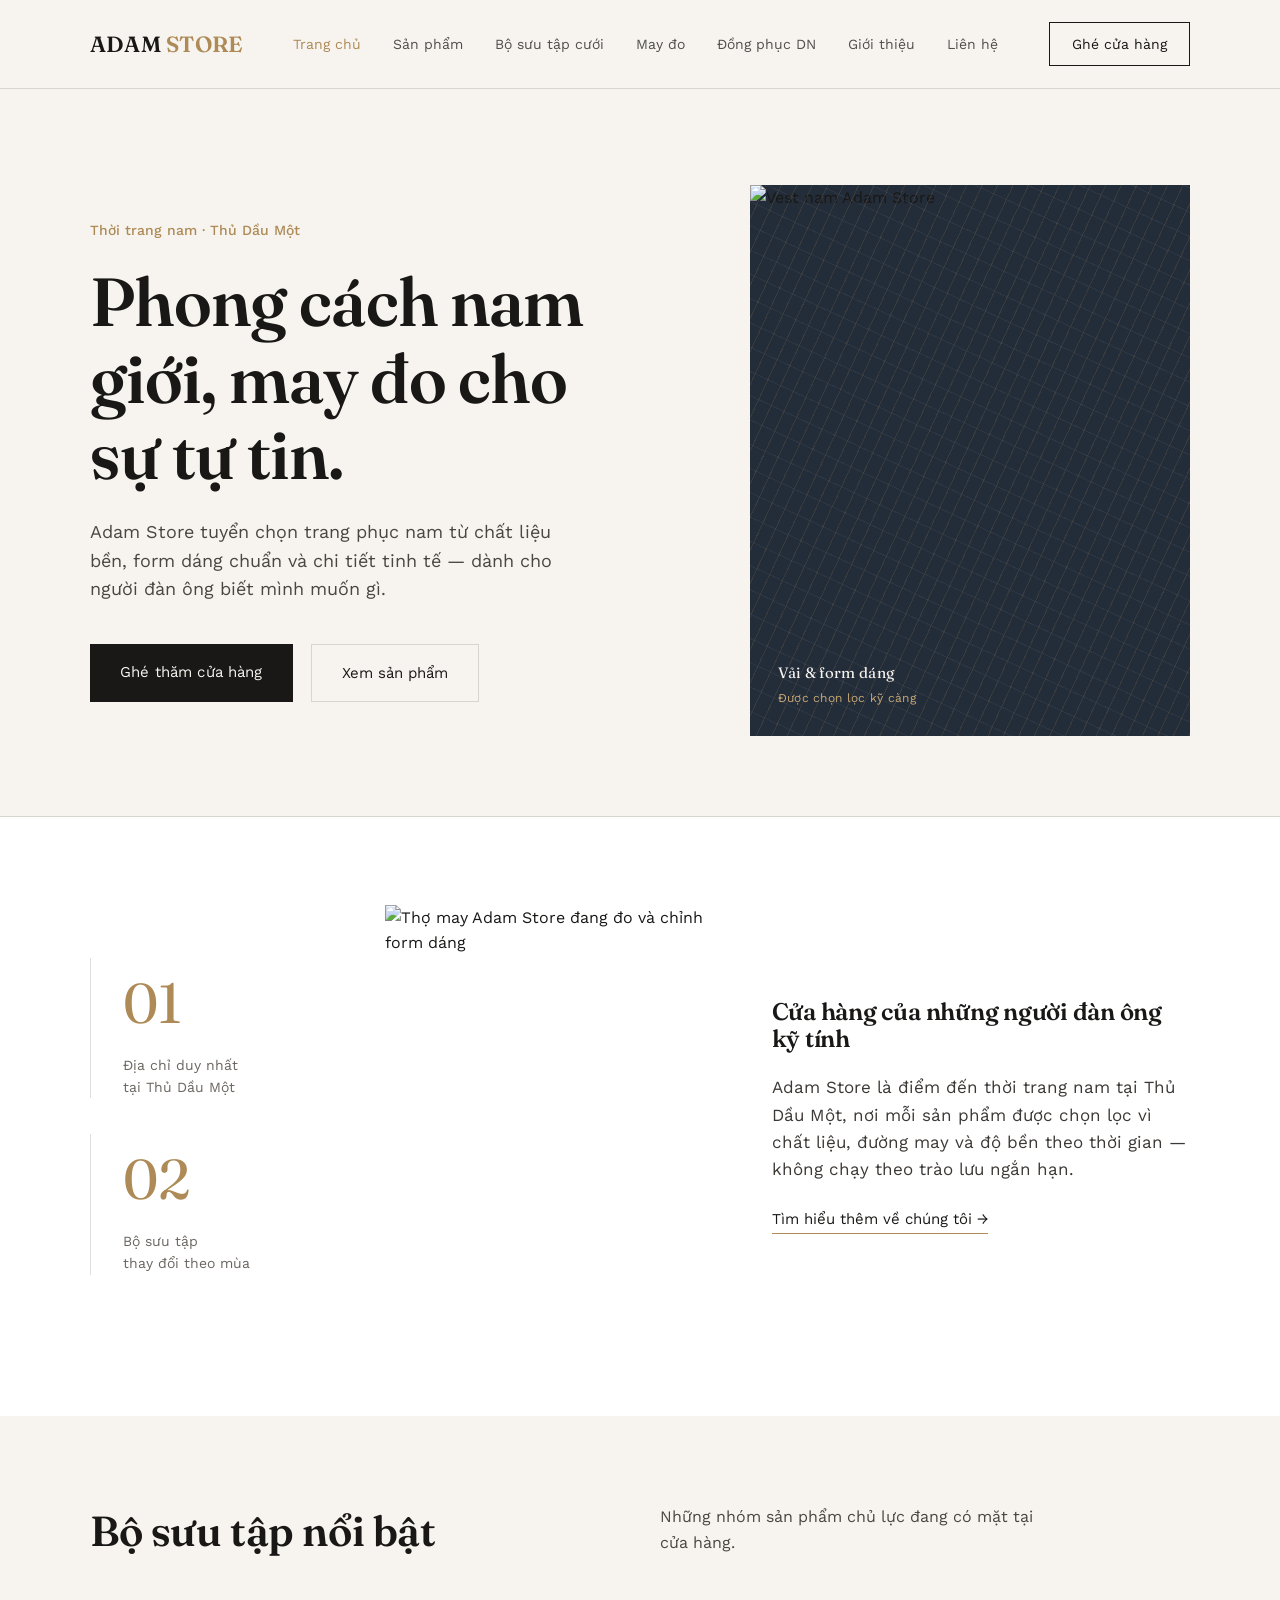
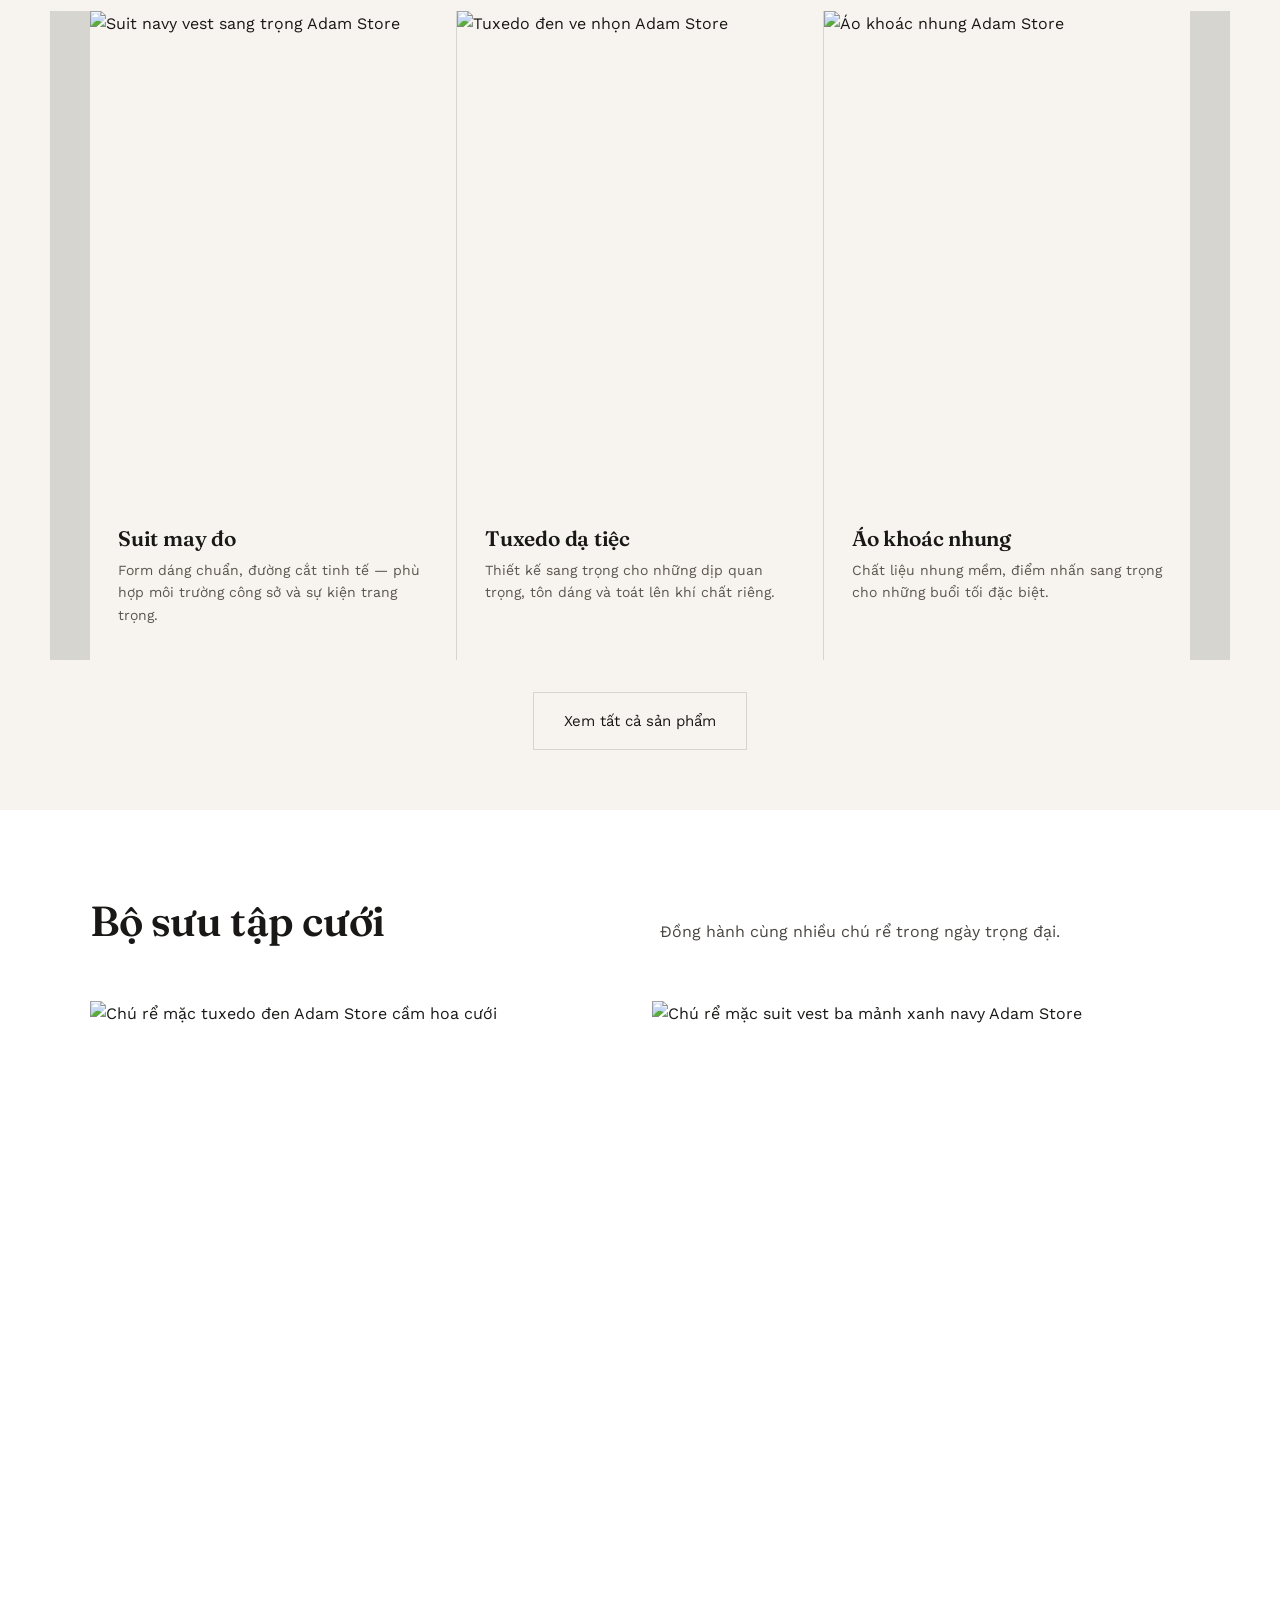
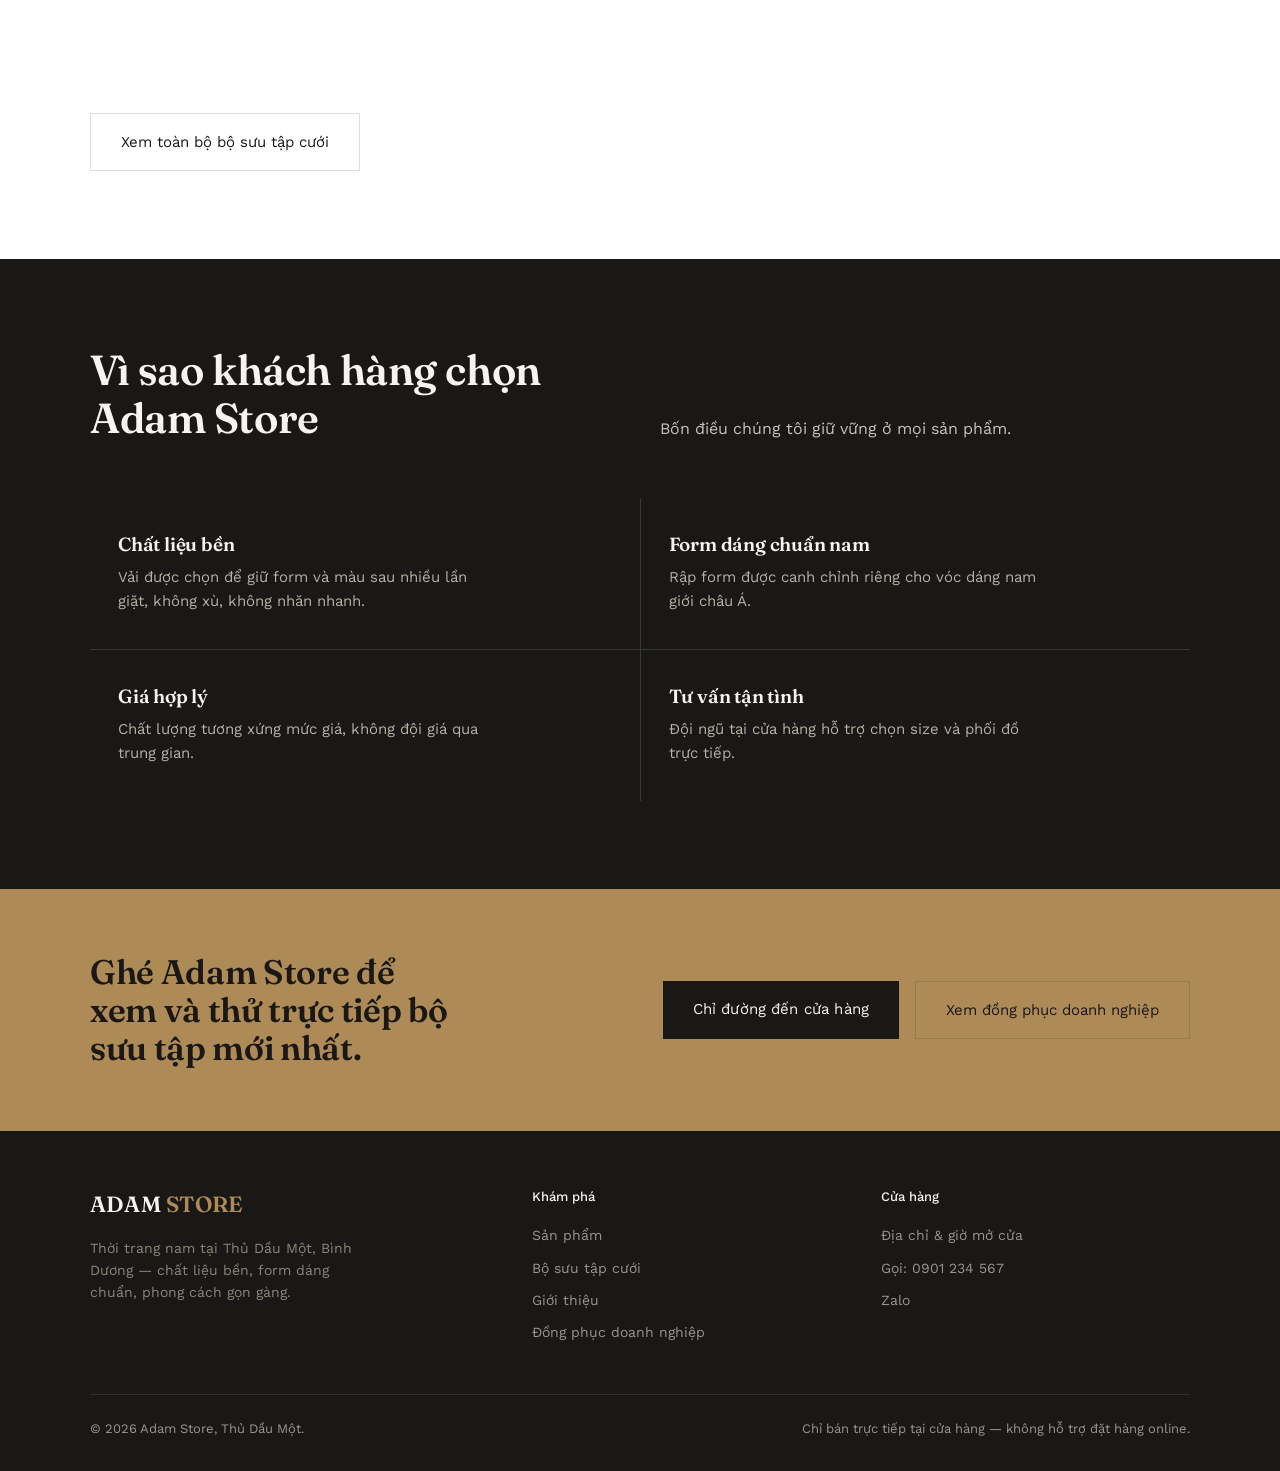
==== index.html @ 276fd104 "Add files via upload" ====
<!DOCTYPE html>
<html lang="vi">
<head>
  <meta charset="UTF-8">
  <meta name="viewport" content="width=device-width, initial-scale=1.0">
  <meta name="description" content="Adam Store - thời trang nam, suit may đo, tuxedo cưới, đồng phục doanh nghiệp tại Thủ Dầu Một, Bình Dương.">
  <meta property="og:title" content="Adam Store - Thời trang nam">
  <meta property="og:description" content="Suit, tuxedo, may đo và đồng phục doanh nghiệp cho nam giới.">
  <meta property="og:type" content="website">
  <title>Adam Store — Thời trang nam Thủ Dầu Một</title>
  <link rel="preconnect" href="https://fonts.googleapis.com">
  <link rel="preconnect" href="https://fonts.gstatic.com" crossorigin>
  <link href="https://fonts.googleapis.com/css2?family=Fraunces:opsz,wght@9..144,400;9..144,500;9..144,600;9..144,700&family=Work+Sans:wght@300;400;500;600&display=swap" rel="stylesheet">
  <link rel="stylesheet" href="style.css">
</head>
<body>

  <header class="site-nav">
    <div class="nav-inner">
      <div class="wordmark">ADAM <span>STORE</span></div>

      <button class="menu-toggle" aria-label="Mở menu" aria-expanded="false">
        <span></span>
        <span></span>
        <span></span>
      </button>

      <nav class="links" id="mainNav">
        <a href="index.html" class="active">Trang chủ</a>
        <a href="san-pham.html">Sản phẩm</a>
        <a href="bo-suu-tap-cuoi.html">Bộ sưu tập cưới</a>
        <a href="may-do.html">May đo</a>
        <a href="dong-phuc-doanh-nghiep.html">Đồng phục DN</a>
        <a href="gioi-thieu.html">Giới thiệu</a>
        <a href="lien-he.html">Liên hệ</a>
      </nav>

      <a class="nav-cta" href="lien-he.html">Ghé cửa hàng</a>
    </div>
  </header>

  <main>
    <section class="hero">
      <div class="wrap hero-grid">
        <div>
          <div class="hero-eyebrow">Thời trang nam · Thủ Dầu Một</div>
          <h1>Phong cách nam giới, may đo cho sự tự tin.</h1>
          <p class="lede">Adam Store tuyển chọn trang phục nam từ chất liệu bền, form dáng chuẩn và chi tiết tinh tế — dành cho người đàn ông biết mình muốn gì.</p>
          <div class="hero-actions">
            <a class="btn-primary" href="lien-he.html">Ghé thăm cửa hàng</a>
            <a class="btn-ghost" href="san-pham.html">Xem sản phẩm</a>
          </div>
        </div>

        <div class="weave-panel">
          <img src="images/hero.jpg" alt="Vest nam Adam Store" class="weave-img">
          <div class="stripes"></div>
          <div class="label">Vải & form dáng<small>Được chọn lọc kỹ càng</small></div>
        </div>
      </div>
    </section>

    <hr class="rule">

    <section class="about section" id="about">
      <div class="wrap about-inner">
        <div class="about-figures">
          <div class="about-figure">
            <div class="num">01</div>
            <div class="cap">Địa chỉ duy nhất<br>tại Thủ Dầu Một</div>
          </div>
          <div class="about-figure">
            <div class="num">02</div>
            <div class="cap">Bộ sưu tập<br>thay đổi theo mùa</div>
          </div>
        </div>

        <div class="about-image">
          <img src="images/gioi-thieu-may-do.jpg" alt="Thợ may Adam Store đang đo và chỉnh form dáng">
        </div>

        <div class="about-text">
          <h2>Cửa hàng của những người đàn ông kỹ tính</h2>
          <p>Adam Store là điểm đến thời trang nam tại Thủ Dầu Một, nơi mỗi sản phẩm được chọn lọc vì chất liệu, đường may và độ bền theo thời gian — không chạy theo trào lưu ngắn hạn.</p>
          <a class="link-more" href="gioi-thieu.html">Tìm hiểu thêm về chúng tôi →</a>
        </div>
      </div>
    </section>

    <section class="collections" id="collections">
      <div class="wrap">
        <div class="section-head">
          <h2>Bộ sưu tập nổi bật</h2>
          <p>Những nhóm sản phẩm chủ lực đang có mặt tại cửa hàng.</p>
        </div>
      </div>

      <div class="collections-grid">
        <div class="collection-card">
          <div class="cimg"><img src="images/san-pham-suit.jpg" alt="Suit navy vest sang trọng Adam Store"></div>
          <div class="ctext">
            <h3>Suit may đo</h3>
            <p>Form dáng chuẩn, đường cắt tinh tế — phù hợp môi trường công sở và sự kiện trang trọng.</p>
          </div>
        </div>

        <div class="collection-card">
          <div class="cimg"><img src="images/san-pham-tuxedo.jpg" alt="Tuxedo đen ve nhọn Adam Store"></div>
          <div class="ctext">
            <h3>Tuxedo dạ tiệc</h3>
            <p>Thiết kế sang trọng cho những dịp quan trọng, tôn dáng và toát lên khí chất riêng.</p>
          </div>
        </div>

        <div class="collection-card">
          <div class="cimg"><img src="images/san-pham-nhung.jpg" alt="Áo khoác nhung Adam Store"></div>
          <div class="ctext">
            <h3>Áo khoác nhung</h3>
            <p>Chất liệu nhung mềm, điểm nhấn sang trọng cho những buổi tối đặc biệt.</p>
          </div>
        </div>
      </div>

      <div class="wrap">
        <div class="center-action">
          <a class="btn-ghost" href="san-pham.html">Xem tất cả sản phẩm</a>
        </div>
      </div>
    </section>

    <section class="wedding section" id="wedding">
      <div class="wrap">
        <div class="section-head">
          <h2>Bộ sưu tập cưới</h2>
          <p>Đồng hành cùng nhiều chú rể trong ngày trọng đại.</p>
        </div>

        <div class="wedding-features">
          <figure><img src="images/cuoi-feat1.jpg" alt="Chú rể mặc tuxedo đen Adam Store cầm hoa cưới"></figure>
          <figure><img src="images/cuoi-feat2.jpg" alt="Chú rể mặc suit vest ba mảnh xanh navy Adam Store"></figure>
        </div>

        <div class="wedding-cta">
          <a class="btn-ghost" href="bo-suu-tap-cuoi.html">Xem toàn bộ bộ sưu tập cưới</a>
        </div>
      </div>
    </section>

    <section class="why section" id="why">
      <div class="wrap">
        <div class="section-head">
          <h2>Vì sao khách hàng chọn Adam Store</h2>
          <p>Bốn điều chúng tôi giữ vững ở mọi sản phẩm.</p>
        </div>

        <div class="why-list">
          <div class="why-item">
            <h3>Chất liệu bền</h3>
            <p>Vải được chọn để giữ form và màu sau nhiều lần giặt, không xù, không nhăn nhanh.</p>
          </div>
          <div class="why-item">
            <h3>Form dáng chuẩn nam</h3>
            <p>Rập form được canh chỉnh riêng cho vóc dáng nam giới châu Á.</p>
          </div>
          <div class="why-item">
            <h3>Giá hợp lý</h3>
            <p>Chất lượng tương xứng mức giá, không đội giá qua trung gian.</p>
          </div>
          <div class="why-item">
            <h3>Tư vấn tận tình</h3>
            <p>Đội ngũ tại cửa hàng hỗ trợ chọn size và phối đồ trực tiếp.</p>
          </div>
        </div>
      </div>
    </section>

    <section class="cta-strip">
      <div class="wrap">
        <h2>Ghé Adam Store để xem và thử trực tiếp bộ sưu tập mới nhất.</h2>
        <div class="cta-actions">
          <a class="btn-primary" href="lien-he.html">Chỉ đường đến cửa hàng</a>
          <a class="btn-ghost" href="dong-phuc-doanh-nghiep.html">Xem đồng phục doanh nghiệp</a>
        </div>
      </div>
    </section>
  </main>

  <footer>
    <div class="wrap">
      <div class="footer-grid">
        <div>
          <div class="wordmark">ADAM <span>STORE</span></div>
          <p>Thời trang nam tại Thủ Dầu Một, Bình Dương — chất liệu bền, form dáng chuẩn, phong cách gọn gàng.</p>
        </div>

        <div class="footer-col">
          <h4>Khám phá</h4>
          <a href="san-pham.html">Sản phẩm</a>
          <a href="bo-suu-tap-cuoi.html">Bộ sưu tập cưới</a>
          <a href="gioi-thieu.html">Giới thiệu</a>
          <a href="dong-phuc-doanh-nghiep.html">Đồng phục doanh nghiệp</a>
        </div>

        <div class="footer-col">
          <h4>Cửa hàng</h4>
          <a href="lien-he.html">Địa chỉ & giờ mở cửa</a>
          <a href="tel:+84901234567">Gọi: 0901 234 567</a>
          <a href="https://zalo.me/0901234567" target="_blank" rel="noreferrer">Zalo</a>
        </div>
      </div>

      <div class="footer-bottom">
        <div>© 2026 Adam Store, Thủ Dầu Một.</div>
        <div>Chỉ bán trực tiếp tại cửa hàng — không hỗ trợ đặt hàng online.</div>
      </div>
    </div>
  </footer>

  <script>
    const toggle = document.querySelector('.menu-toggle');
    const nav = document.querySelector('.links');

    if (toggle && nav) {
      toggle.addEventListener('click', () => {
        const isOpen = nav.classList.toggle('open');
        toggle.setAttribute('aria-expanded', String(isOpen));
      });
    }
  </script>
</body>
</html>
---- style.css ----
:root{
  --charcoal:#191817;
  --charcoal-soft:#242220;
  --cream:#F7F4EF;
  --brass:#AD8A56;
  --brass-light:#C7A876;
  --navy:#232C39;
  --stone:#C9C2B4;
  --stone-line:rgba(25,24,23,0.14);
  --white:#FFFFFF;
}

*{
  box-sizing:border-box;
  margin:0;
  padding:0;
}

html{
  scroll-behavior:smooth;
}

body{
  background:var(--cream);
  color:var(--charcoal);
  font-family:'Work Sans', sans-serif;
  font-weight:400;
  line-height:1.6;
  -webkit-font-smoothing:antialiased;
}

img{
  max-width:100%;
  display:block;
}

a{
  color:inherit;
  text-decoration:none;
}

h1,h2,h3{
  font-family:'Fraunces', serif;
  font-weight:600;
  line-height:1.12;
  letter-spacing:-0.01em;
  color:var(--charcoal);
}

.wrap{
  max-width:1180px;
  margin:0 auto;
  padding:0 40px;
}

.rule{
  height:1px;
  background:var(--stone-line);
  border:none;
}

/* ---------- NAV ---------- */
header.site-nav{
  position:sticky;
  top:0;
  z-index:50;
  background:rgba(247,244,239,0.92);
  backdrop-filter:blur(6px);
  border-bottom:1px solid var(--stone-line);
}

.nav-inner{
  display:flex;
  align-items:center;
  justify-content:space-between;
  padding:22px 40px;
  max-width:1180px;
  margin:0 auto;
  position:relative;
}

.wordmark{
  font-family:'Fraunces', serif;
  font-size:22px;
  font-weight:600;
  letter-spacing:0.01em;
}

.wordmark span{
  color:var(--brass);
}

nav.links{
  display:flex;
  gap:32px;
  font-size:14px;
  align-items:center;
}

nav.links a{
  opacity:0.75;
  transition:opacity .2s ease;
}

nav.links a:hover,
nav.links a.active{
  opacity:1;
}

nav.links a.active{
  color:var(--brass);
}

.nav-cta{
  font-size:14px;
  padding:10px 22px;
  border:1px solid var(--charcoal);
  white-space:nowrap;
  transition:all .2s ease;
}

.nav-cta:hover{
  background:var(--charcoal);
  color:var(--cream);
}

/* mobile menu */
.menu-toggle{
  display:none;
  width:46px;
  height:46px;
  border:1px solid var(--stone-line);
  background:transparent;
  flex-direction:column;
  justify-content:center;
  align-items:center;
  gap:5px;
  cursor:pointer;
}

.menu-toggle span{
  display:block;
  width:20px;
  height:2px;
  background:var(--charcoal);
  transition:all .2s ease;
}

/* ---------- PAGE HERO ---------- */
.page-hero{
  padding:72px 0 56px;
  border-bottom:1px solid var(--stone-line);
}

.page-hero .eyebrow{
  font-size:14px;
  color:var(--brass);
  margin-bottom:16px;
  font-weight:500;
}

.page-hero h1{
  font-size:clamp(34px,4.6vw,52px);
  max-width:16ch;
}

.page-hero p{
  margin-top:20px;
  max-width:56ch;
  font-size:17px;
  color:#4a4642;
}

/* ---------- HOME HERO ---------- */
.hero{
  padding:96px 0 80px;
  position:relative;
}

.hero-grid{
  display:grid;
  grid-template-columns:1.15fr 0.85fr;
  gap:64px;
  align-items:center;
}

.hero-eyebrow{
  font-size:14px;
  color:var(--brass);
  margin-bottom:22px;
  font-weight:500;
}

.hero h1{
  font-size:clamp(40px, 5.4vw, 68px);
  max-width:12ch;
}

.hero p.lede{
  margin-top:26px;
  max-width:44ch;
  font-size:18px;
  color:#4a4642;
}

.hero-actions{
  margin-top:40px;
  display:flex;
  gap:18px;
  flex-wrap:wrap;
}

.btn-primary{
  background:var(--charcoal);
  color:var(--cream);
  padding:16px 30px;
  font-size:15px;
  letter-spacing:0.01em;
  display:inline-block;
  transition:background .2s ease;
}

.btn-primary:hover{
  background:var(--brass);
}

.btn-ghost{
  padding:16px 30px;
  font-size:15px;
  border:1px solid var(--stone-line);
  display:inline-block;
  transition:border-color .2s ease;
}

.btn-ghost:hover{
  border-color:var(--charcoal);
}

.weave-panel{
  aspect-ratio:4/5;
  position:relative;
  background:var(--navy);
  overflow:hidden;
}

.weave-panel .weave-img{
  position:absolute;
  inset:0;
  width:100%;
  height:100%;
  object-fit:cover;
  object-position:top center;
}

.weave-panel .stripes{
  position:absolute;
  inset:0;
  background:
    repeating-linear-gradient(
      115deg,
      rgba(173,138,86,0.16) 0px,
      rgba(173,138,86,0.16) 1px,
      transparent 1px,
      transparent 14px
    ),
    repeating-linear-gradient(
      25deg,
      rgba(247,244,239,0.05) 0px,
      rgba(247,244,239,0.05) 1px,
      transparent 1px,
      transparent 22px
    );
}

.weave-panel .label{
  position:absolute;
  left:28px;
  bottom:28px;
  color:var(--cream);
  font-family:'Fraunces', serif;
  font-size:15px;
  letter-spacing:0.02em;
}

.weave-panel .label small{
  display:block;
  font-family:'Work Sans', sans-serif;
  font-size:12px;
  color:var(--brass-light);
  margin-top:4px;
}

/* ---------- SECTIONS ---------- */
.section{
  padding:88px 0;
}

.section-head{
  display:grid;
  grid-template-columns:1fr 1fr;
  gap:40px;
  align-items:end;
  margin-bottom:56px;
}

.section-head h2{
  font-size:clamp(30px,3.6vw,42px);
}

.section-head p{
  color:#4a4642;
  font-size:16px;
  max-width:40ch;
}

.center-action{
  padding-top:32px;
  text-align:center;
}

/* ---------- ABOUT ---------- */
.about{
  background:var(--white);
}

.about-inner{
  display:grid;
  grid-template-columns:0.62fr 0.85fr 1.05fr;
  gap:48px;
  align-items:center;
}

.about-image{
  width:100%;
  aspect-ratio:4/5;
  overflow:hidden;
}

.about-image img{
  width:100%;
  height:100%;
  object-fit:cover;
  object-position:top center;
  filter:grayscale(0.08);
}

.about-figures{
  display:flex;
  flex-direction:column;
  gap:36px;
}

.about-figure{
  border-left:1px solid var(--stone-line);
  padding-left:32px;
}

.about-figure .num{
  font-family:'Fraunces', serif;
  font-size:56px;
  color:var(--brass);
}

.about-figure .cap{
  font-size:14px;
  color:#6b6660;
  margin-top:6px;
}

.about-text h2{
  margin-bottom:22px;
}

.about-text p{
  font-size:17px;
  color:#3c3835;
  margin-bottom:18px;
  max-width:52ch;
}

.about-text .link-more{
  display:inline-block;
  margin-top:6px;
  font-size:15px;
  border-bottom:1px solid var(--brass);
  padding-bottom:2px;
}

/* ---------- COLLECTIONS ---------- */
.collections{
  padding:88px 0 60px;
}

.collections-grid{
  display:grid;
  grid-template-columns:repeat(3, 1fr);
  gap:1px;
  background:var(--stone-line);
  max-width:1180px;
  margin:0 auto;
  padding:0 40px;
}

.collection-card{
  background:var(--cream);
  display:flex;
  flex-direction:column;
}

.collection-card .cimg{
  width:100%;
  aspect-ratio:3/4;
  overflow:hidden;
}

.collection-card .cimg img{
  width:100%;
  height:100%;
  object-fit:cover;
  object-position:top center;
  transition:transform .5s ease;
}

.collection-card:hover .cimg img{
  transform:scale(1.03);
}

.collection-card .ctext{
  padding:28px 28px 34px;
  flex:1;
  display:flex;
  flex-direction:column;
}

.collection-card h3{
  font-size:21px;
}

.collection-card p{
  font-size:14px;
  color:#5a564f;
  margin-top:8px;
}

/* ---------- Product detail ---------- */
.product-detail{
  margin-top:18px;
}

.product-detail summary{
  cursor:pointer;
  font-size:14px;
  margin-top:14px;
  padding-top:14px;
  border-top:1px solid var(--stone-line);
  color:var(--brass);
  list-style:none;
}

.product-detail summary::-webkit-details-marker{
  display:none;
}

.product-detail summary::after{
  content:"Xem chi tiết";
}

.product-detail[open] summary::after{
  content:"Ẩn chi tiết";
}

.product-detail .pd-body{
  padding-top:14px;
  font-size:14px;
  color:#4a4642;
}

.product-detail .pd-price{
  display:block;
  margin-top:10px;
  font-size:13px;
  color:var(--charcoal);
  font-weight:500;
}

/* ---------- WEDDING ---------- */
.wedding{
  background:var(--white);
}

.wedding-features{
  display:grid;
  grid-template-columns:1fr 1fr;
  gap:24px;
  margin-bottom:24px;
}

.wedding-features figure{
  aspect-ratio:4/5;
  overflow:hidden;
}

.wedding-features img{
  width:100%;
  height:100%;
  object-fit:cover;
  object-position:top center;
}

.wedding-cta{
  margin-top:40px;
}

.wedding-details{
  display:grid;
  grid-template-columns:repeat(4,1fr);
  gap:24px;
}

.wedding-details figure{
  aspect-ratio:3/4;
  overflow:hidden;
}

.wedding-details img{
  width:100%;
  height:100%;
  object-fit:cover;
}

/* ---------- SUIT GALLERY ---------- */
.suit-gallery{
  display:grid;
  grid-template-columns:repeat(5,1fr);
  gap:16px;
  margin-bottom:24px;
}

.suit-card figure{
  aspect-ratio:3/4;
  overflow:hidden;
  background:var(--stone-line);
}

.suit-card img{
  width:100%;
  height:100%;
  object-fit:cover;
  object-position:top center;
  transition:transform .4s ease;
}

.suit-card:hover img{
  transform:scale(1.04);
}

.suit-card .suit-label{
  margin-top:10px;
  font-size:13px;
  color:var(--charcoal);
  text-align:center;
}

/* ---------- UNIFORM ---------- */
.uniform-banner{
  width:100%;
  aspect-ratio:16/8;
  overflow:hidden;
  margin-bottom:48px;
}

.uniform-banner img{
  width:100%;
  height:100%;
  object-fit:cover;
  object-position:top center;
}

/* ---------- WHY US ---------- */
.why{
  background:var(--charcoal);
  color:var(--cream);
}

.why h2{
  color:var(--cream);
}

.why .section-head p{
  color:#c8c3ba;
}

.why-list{
  display:grid;
  grid-template-columns:repeat(2,1fr);
  gap:1px;
  background:rgba(247,244,239,0.14);
}

.why-item{
  background:var(--charcoal);
  padding:36px 28px;
}

.why-item h3{
  color:var(--cream);
  font-size:19px;
  margin-bottom:10px;
}

.why-item p{
  color:#b6b0a5;
  font-size:15px;
  max-width:42ch;
}

/* ---------- LOCATION ---------- */
.location{
  background:var(--white);
}

.location-grid{
  display:grid;
  grid-template-columns:1fr 1fr;
  gap:64px;
}

.map-frame{
  aspect-ratio:4/3;
  overflow:hidden;
  border:1px solid var(--stone-line);
}

.map-frame iframe{
  width:100%;
  height:100%;
  border:0;
  filter:grayscale(0.15);
}

.info-row{
  display:flex;
  gap:20px;
  padding:22px 0;
  border-bottom:1px solid var(--stone-line);
}

.info-row:first-child{
  padding-top:0;
}

.info-row .k{
  width:110px;
  flex-shrink:0;
  font-size:13px;
  color:var(--brass);
  padding-top:2px;
}

.info-row .v{
  font-size:16px;
  color:#2c2a28;
}

.info-row .v small{
  display:block;
  color:#7a746a;
  font-size:13px;
  margin-top:4px;
}

/* ---------- CTA STRIP ---------- */
.cta-strip{
  background:var(--brass);
  padding:64px 0;
}

.cta-strip .wrap{
  display:flex;
  align-items:center;
  justify-content:space-between;
  gap:24px;
  flex-wrap:wrap;
}

.cta-strip h2{
  color:var(--charcoal);
  font-size:clamp(26px,3vw,34px);
  max-width:16ch;
}

.cta-actions{
  display:flex;
  gap:16px;
  flex-wrap:wrap;
}

.cta-strip .btn-primary{
  background:var(--charcoal);
}

.cta-strip .btn-primary:hover{
  background:var(--white);
  color:var(--charcoal);
}

/* ---------- FOOTER ---------- */
footer{
  background:var(--charcoal);
  color:#9a958b;
  padding:56px 0 32px;
}

.footer-grid{
  display:grid;
  grid-template-columns:1.3fr 1fr 1fr;
  gap:40px;
  padding-bottom:40px;
}

.footer-grid .wordmark{
  color:var(--cream);
  margin-bottom:14px;
}

.footer-grid p{
  font-size:14px;
  max-width:32ch;
  color:#8a8579;
}

.footer-col h4{
  font-size:13px;
  color:var(--cream);
  margin-bottom:16px;
  font-weight:500;
}

.footer-col a{
  display:block;
  font-size:14px;
  color:#9a958b;
  margin-bottom:10px;
}

.footer-col a:hover{
  color:var(--brass-light);
}

.footer-bottom{
  display:flex;
  justify-content:space-between;
  padding-top:24px;
  border-top:1px solid rgba(247,244,239,0.1);
  font-size:13px;
  flex-wrap:wrap;
  gap:10px;
}

/* ---------- RESPONSIVE ---------- */
@media (max-width:860px){
  .wrap{
    padding:0 24px;
  }

  .collections-grid{
    padding:0 24px;
  }

  .nav-inner{
    padding:18px 24px;
  }

  .menu-toggle{
    display:flex;
  }

  nav.links{
    display:none;
    position:absolute;
    top:100%;
    left:24px;
    right:24px;
    background:rgba(247,244,239,0.97);
    border:1px solid var(--stone-line);
    padding:16px 18px;
    flex-direction:column;
    align-items:flex-start;
    gap:14px;
    box-shadow:0 16px 36px rgba(0,0,0,0.08);
  }

  nav.links.open{
    display:flex;
  }

  .nav-cta{
    display:none;
  }

  .hero{
    padding:56px 0 56px;
  }

  .hero-grid{
    grid-template-columns:1fr;
    gap:40px;
  }

  .weave-panel{
    order:-1;
    aspect-ratio:16/10;
  }

  .page-hero{
    padding:48px 0 40px;
  }

  .section{
    padding:60px 0;
  }

  .section-head{
    grid-template-columns:1fr;
    gap:16px;
  }

  .about-inner{
    grid-template-columns:1fr;
    gap:40px;
  }

  .about-figures{
    flex-direction:row;
    flex-wrap:wrap;
  }

  .about-figure{
    padding-left:0;
    border-left:none;
    border-top:1px solid var(--stone-line);
    padding-top:16px;
    flex:1 1 40%;
  }

  .collections-grid{
    grid-template-columns:1fr;
  }

  .why-list{
    grid-template-columns:1fr;
  }

  .location-grid{
    grid-template-columns:1fr;
  }

  .wedding-features{
    grid-template-columns:1fr;
  }

  .wedding-details{
    grid-template-columns:repeat(2,1fr);
  }

  .suit-gallery{
    grid-template-columns:repeat(2,1fr);
  }

  .uniform-banner{
    aspect-ratio:4/3;
  }

  .cta-strip .wrap{
    flex-direction:column;
    align-items:flex-start;
  }

  .footer-grid{
    grid-template-columns:1fr;
    gap:32px;
  }
}
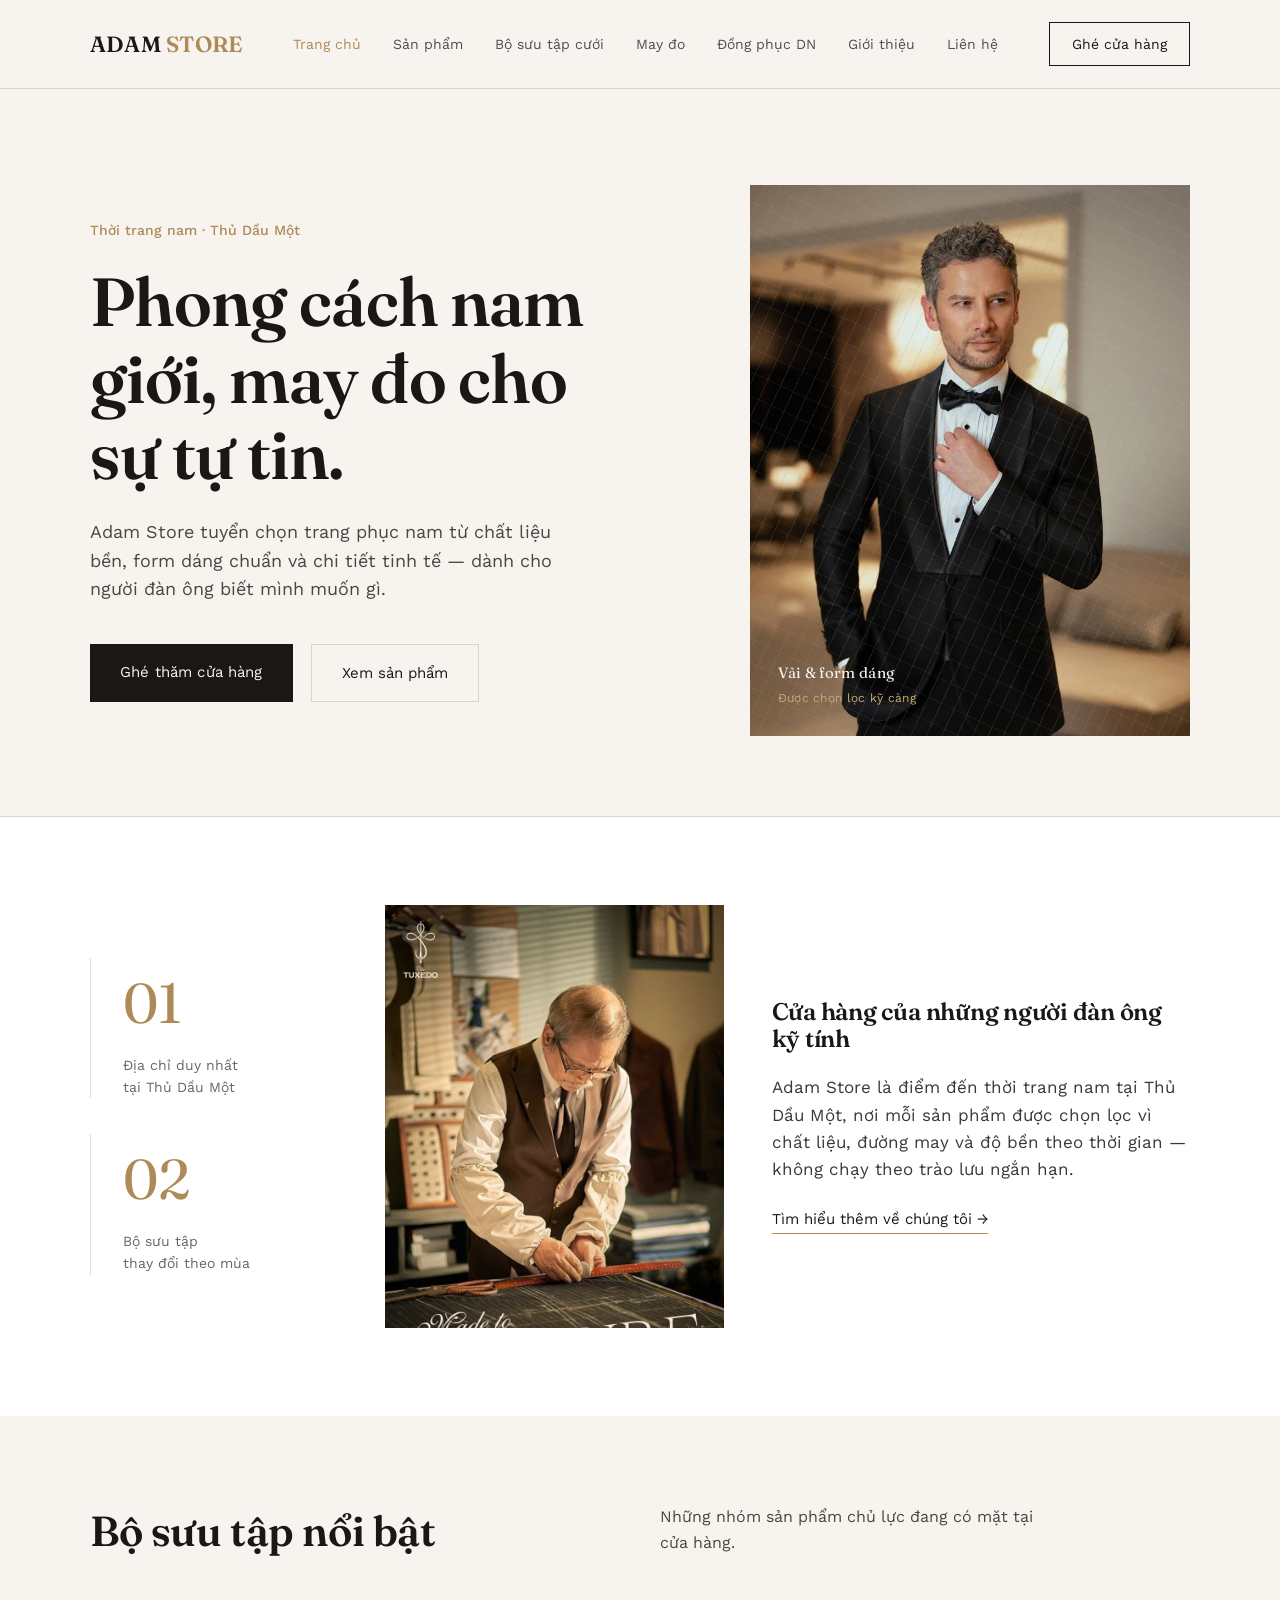
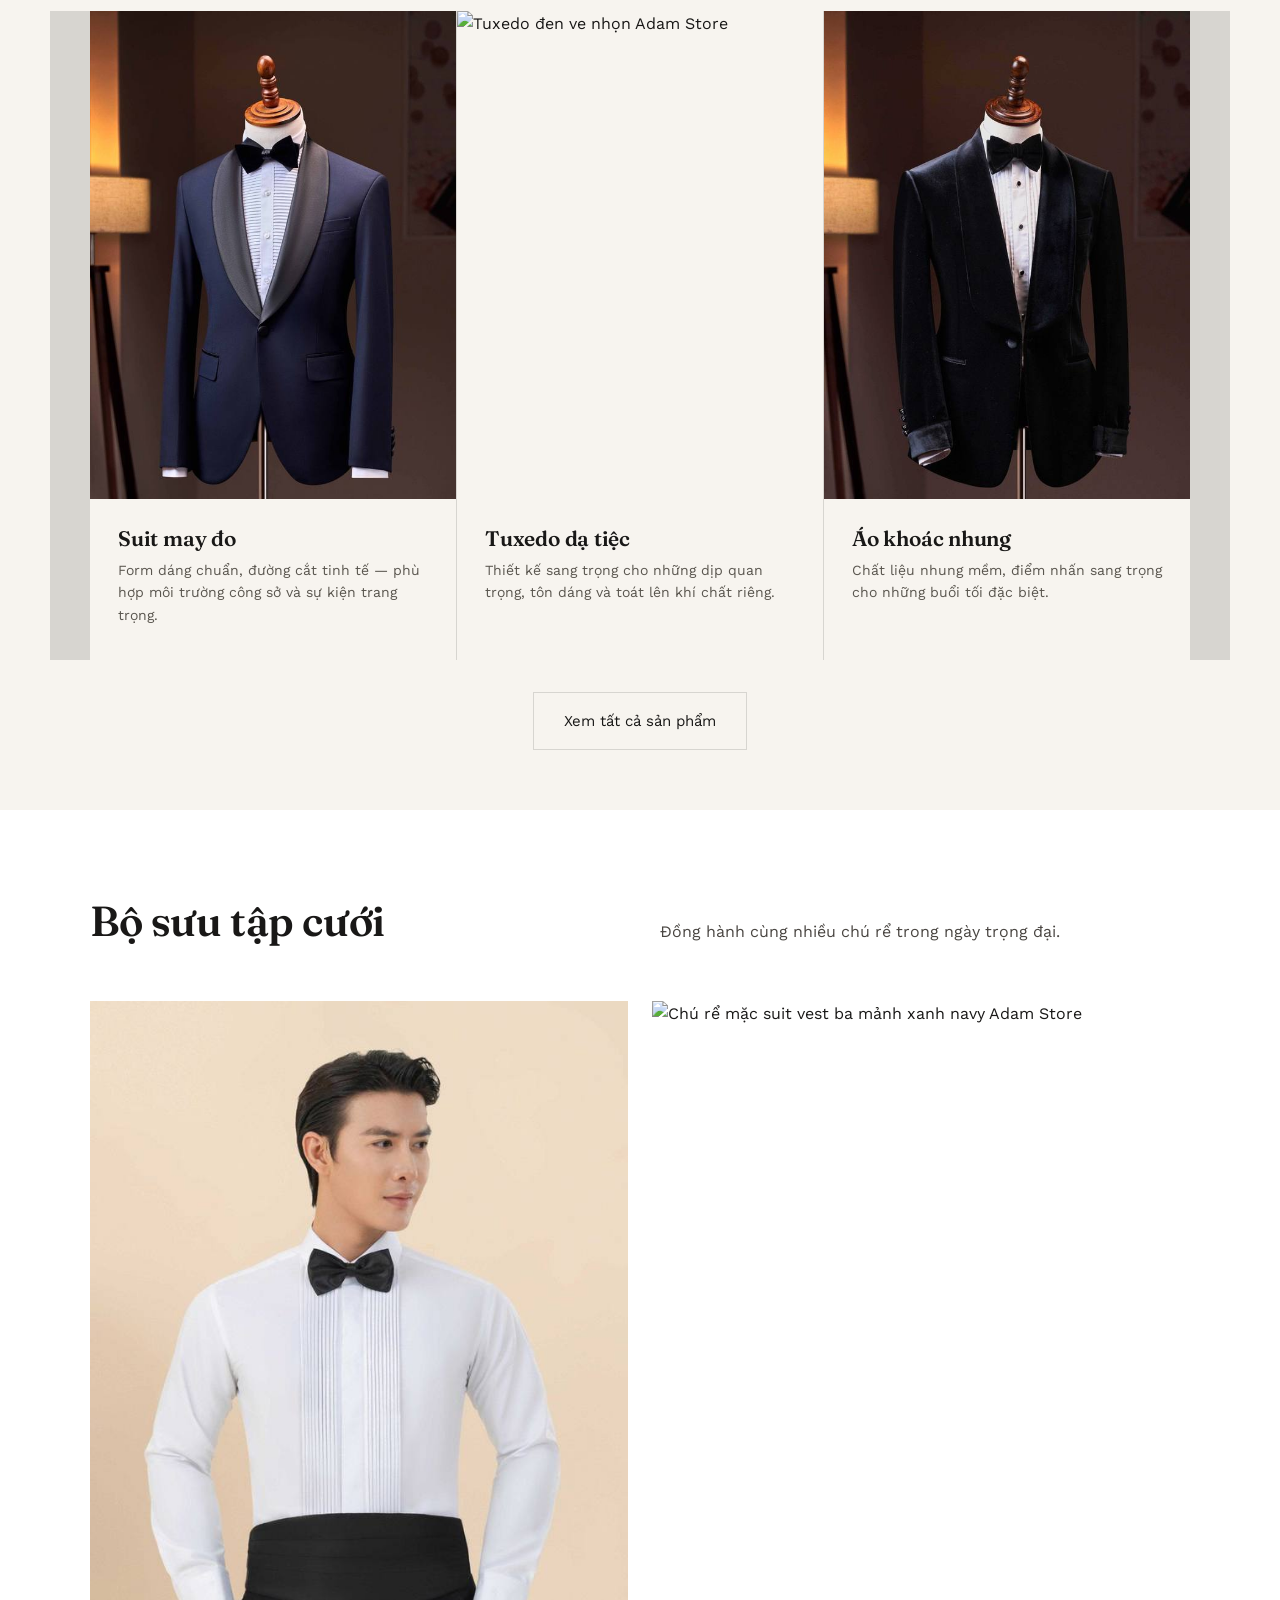
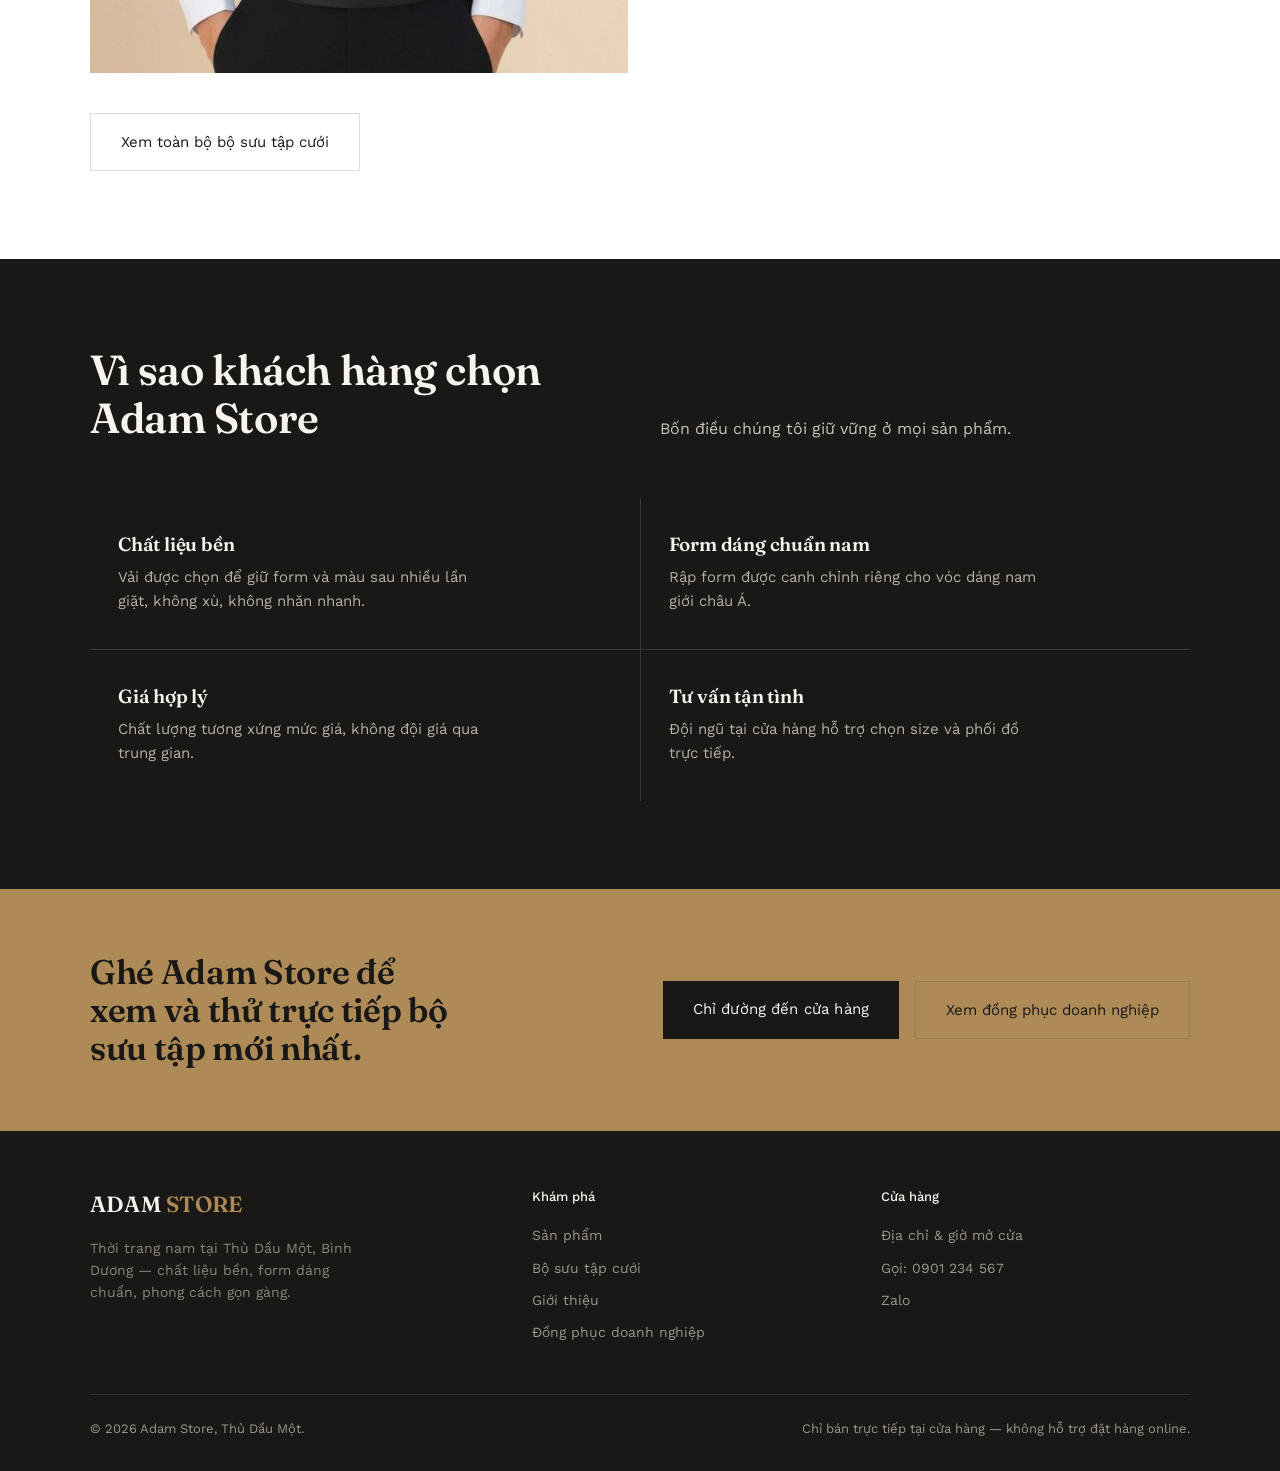
==== commit cee26532: "Add files via upload" ====
--- a/index.html
+++ b/index.html
@@ -53,7 +53,7 @@
         </div>
 
         <div class="weave-panel">
-          <img src="images/hero.jpg" alt="Vest nam Adam Store" class="weave-img">
+          <img src="hero.jpg" alt="Vest nam Adam Store" class="weave-img">
           <div class="stripes"></div>
           <div class="label">Vải & form dáng<small>Được chọn lọc kỹ càng</small></div>
         </div>
@@ -76,7 +76,7 @@
         </div>
 
         <div class="about-image">
-          <img src="images/gioi-thieu-may-do.jpg" alt="Thợ may Adam Store đang đo và chỉnh form dáng">
+          <img src="gioi-thieu-may-do.jpg" alt="Thợ may Adam Store đang đo và chỉnh form dáng">
         </div>
 
         <div class="about-text">
@@ -97,7 +97,7 @@
 
       <div class="collections-grid">
         <div class="collection-card">
-          <div class="cimg"><img src="images/san-pham-suit.jpg" alt="Suit navy vest sang trọng Adam Store"></div>
+          <div class="cimg"><img src="san-pham-suit.jpg" alt="Suit navy vest sang trọng Adam Store"></div>
           <div class="ctext">
             <h3>Suit may đo</h3>
             <p>Form dáng chuẩn, đường cắt tinh tế — phù hợp môi trường công sở và sự kiện trang trọng.</p>
@@ -113,7 +113,7 @@
         </div>
 
         <div class="collection-card">
-          <div class="cimg"><img src="images/san-pham-nhung.jpg" alt="Áo khoác nhung Adam Store"></div>
+          <div class="cimg"><img src="san-pham-nhung.jpg" alt="Áo khoác nhung Adam Store"></div>
           <div class="ctext">
             <h3>Áo khoác nhung</h3>
             <p>Chất liệu nhung mềm, điểm nhấn sang trọng cho những buổi tối đặc biệt.</p>
@@ -136,7 +136,7 @@
         </div>
 
         <div class="wedding-features">
-          <figure><img src="images/cuoi-feat1.jpg" alt="Chú rể mặc tuxedo đen Adam Store cầm hoa cưới"></figure>
+          <figure><img src="cuoi-feat1.jpg" alt="Chú rể mặc tuxedo đen Adam Store cầm hoa cưới"></figure>
           <figure><img src="images/cuoi-feat2.jpg" alt="Chú rể mặc suit vest ba mảnh xanh navy Adam Store"></figure>
         </div>
 
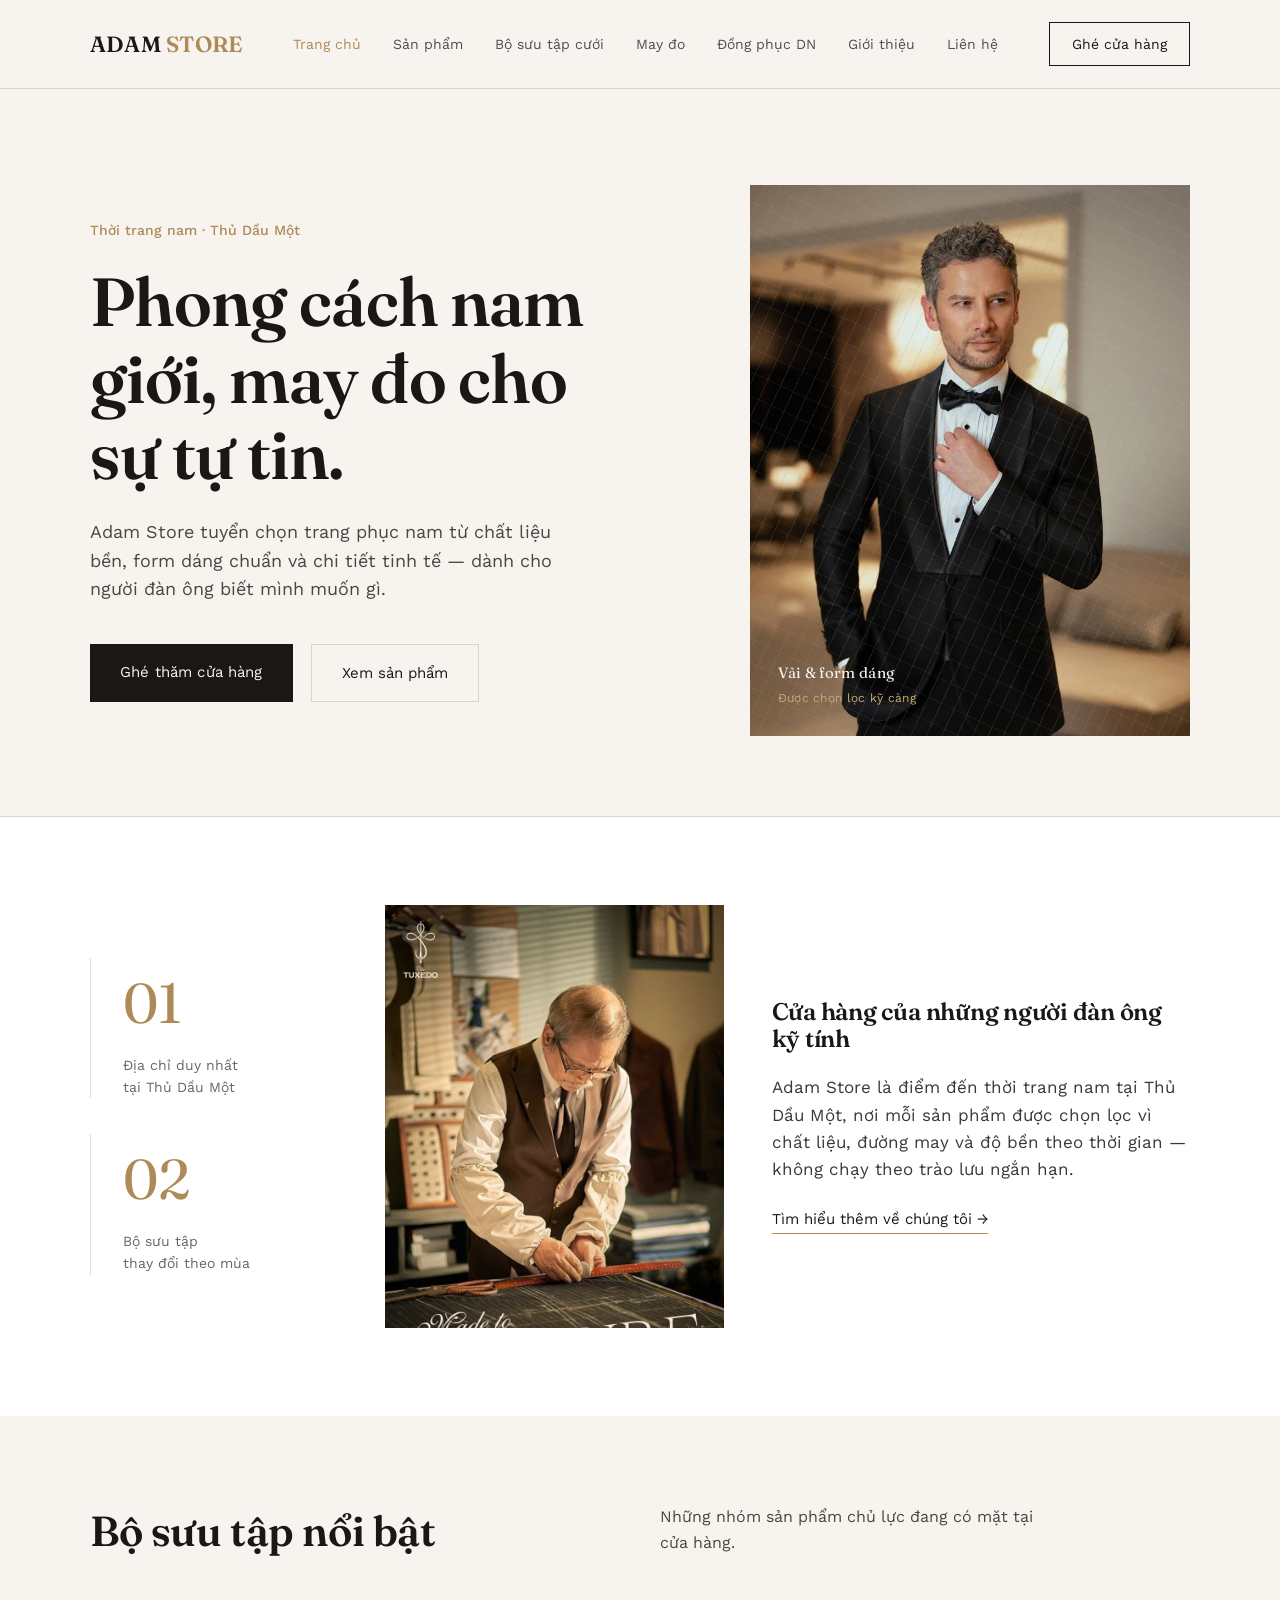
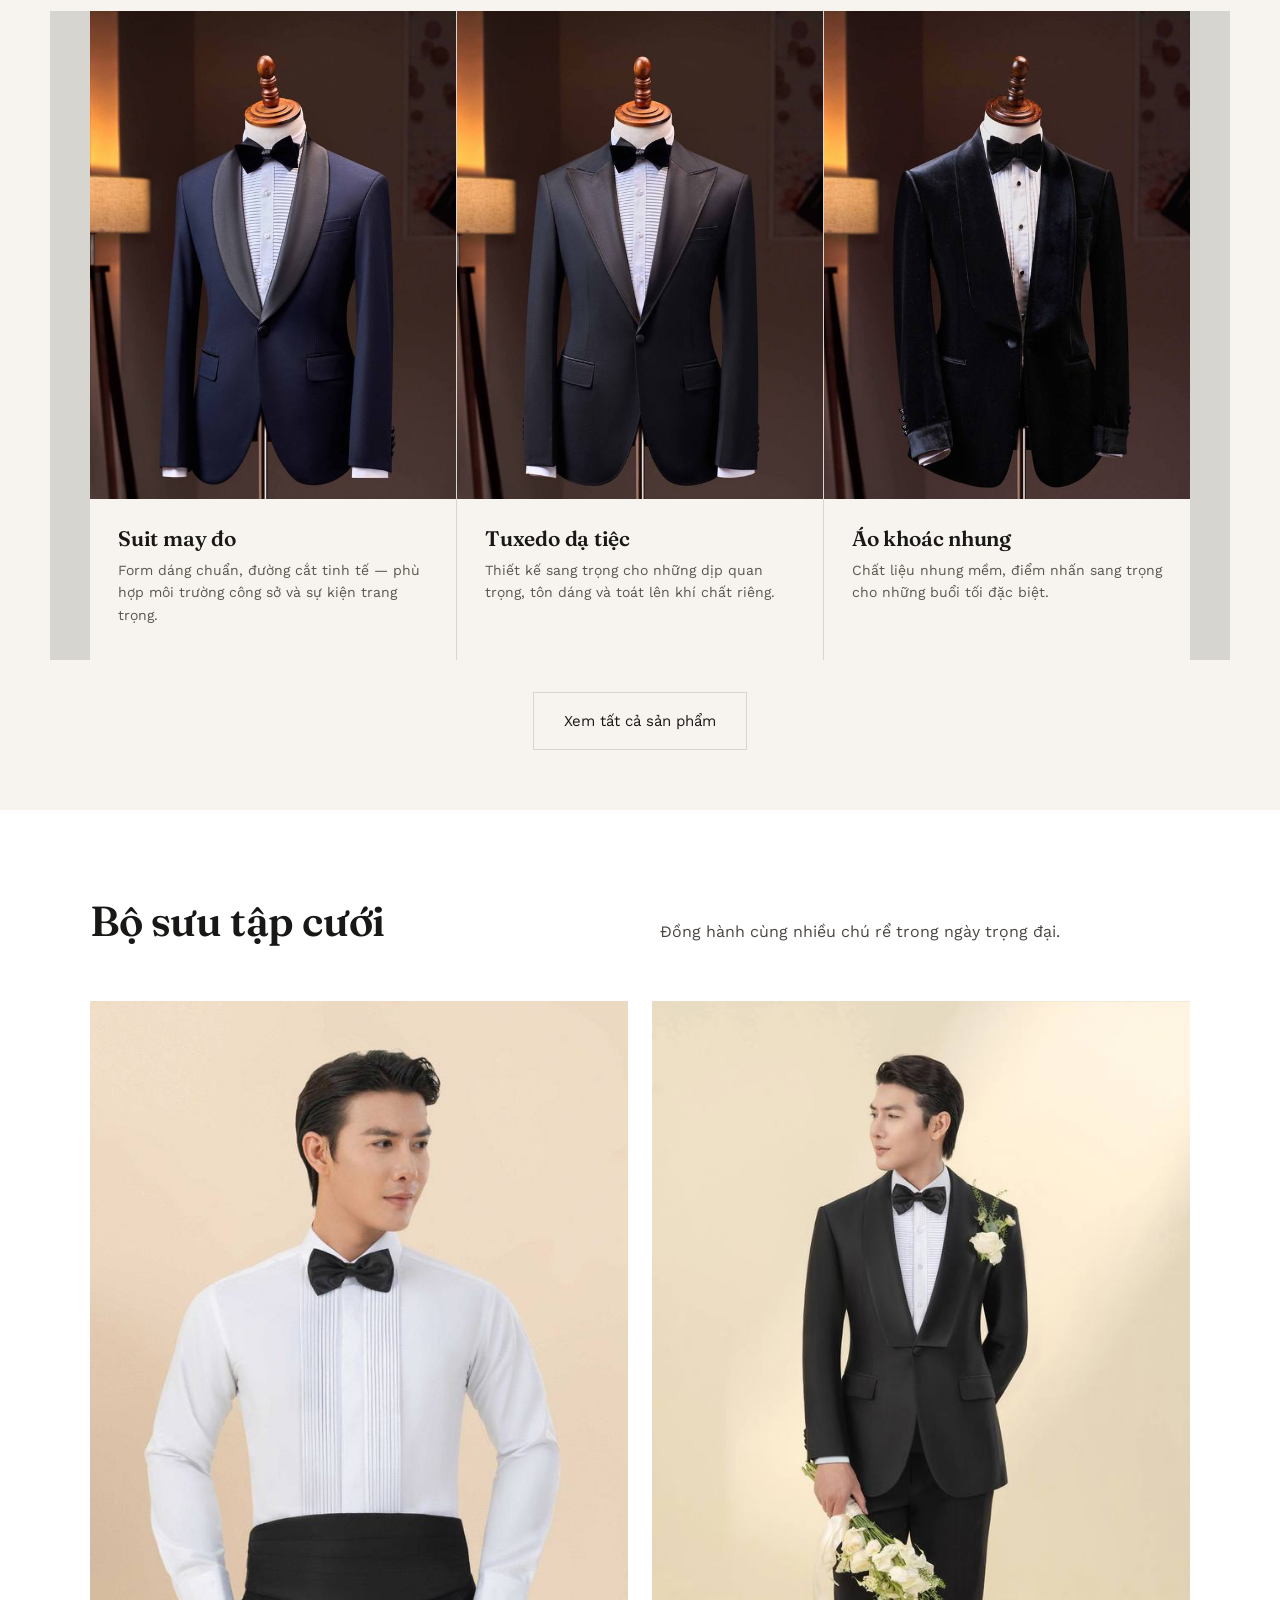
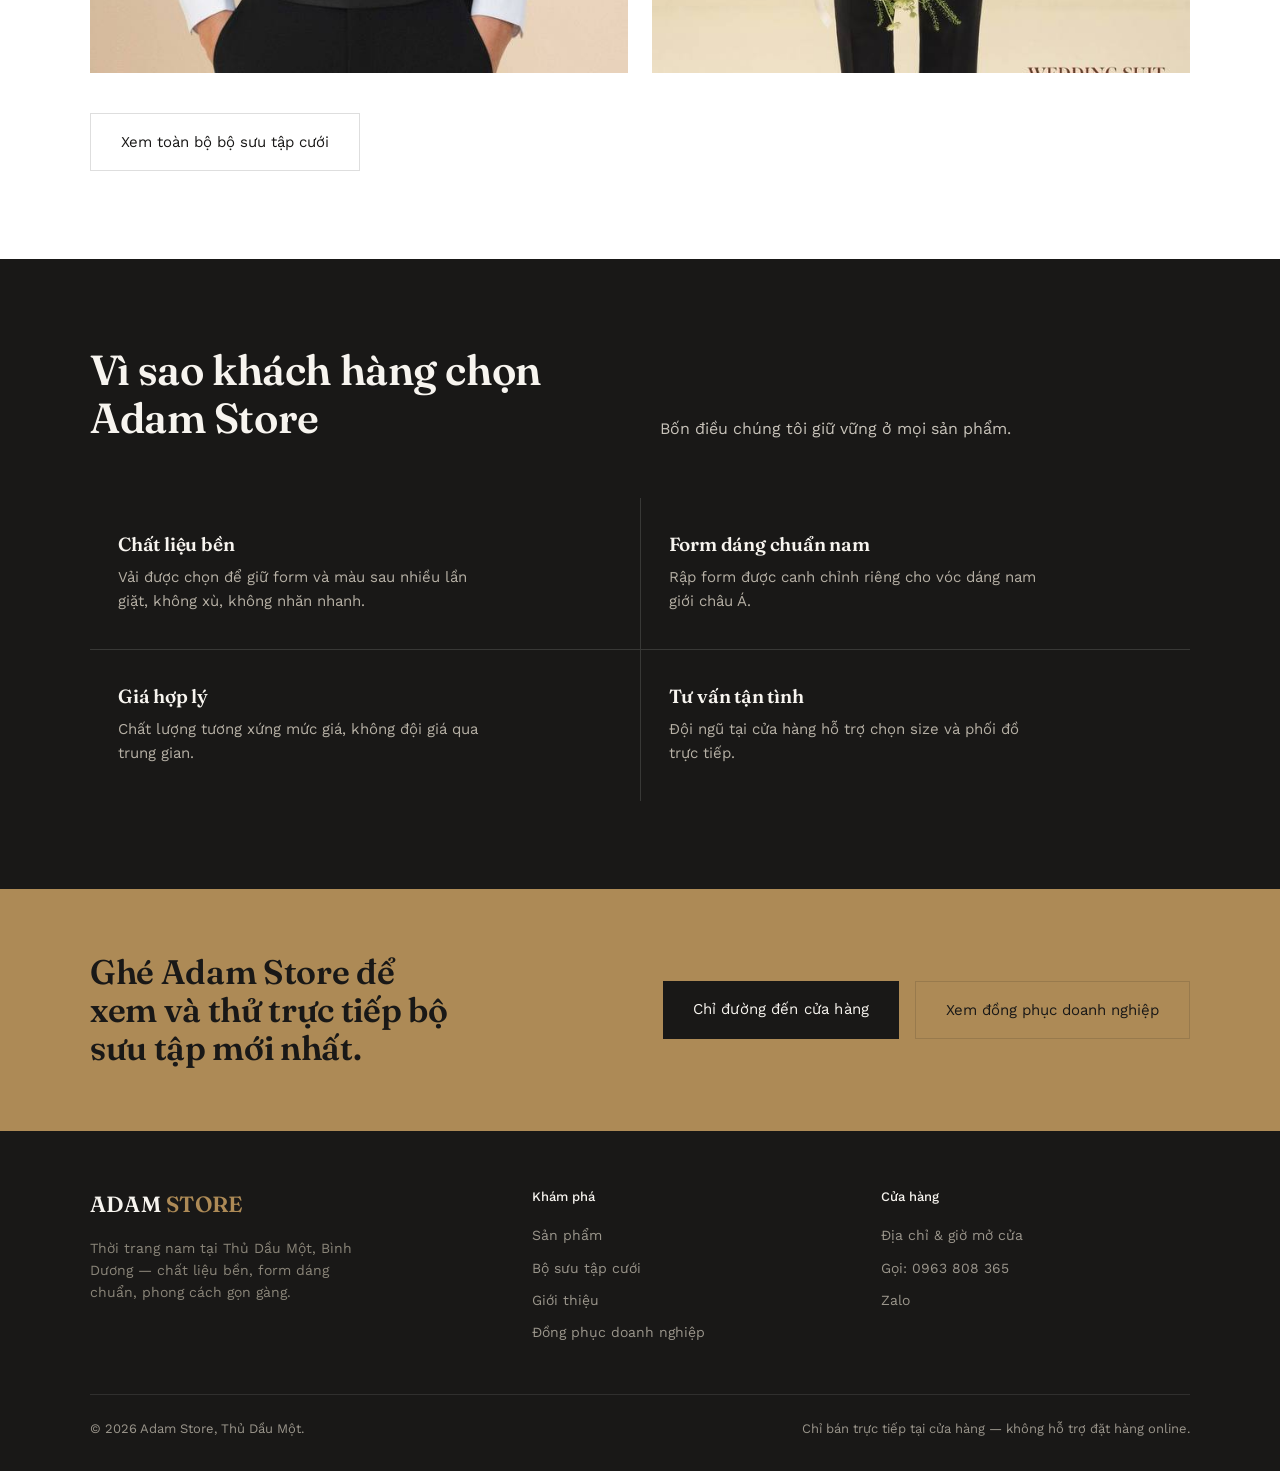
==== commit 9e642570: "Sửa đường dẫn ảnh images/ bị hỏng và cập nhật số điện thoại/Zalo thật Co-Authored-By: Claude Opus 5." ====
--- a/index.html
+++ b/index.html
@@ -105,7 +105,7 @@
         </div>
 
         <div class="collection-card">
-          <div class="cimg"><img src="images/san-pham-tuxedo.jpg" alt="Tuxedo đen ve nhọn Adam Store"></div>
+          <div class="cimg"><img src="san-pham-tuxedo.jpg" alt="Tuxedo đen ve nhọn Adam Store"></div>
           <div class="ctext">
             <h3>Tuxedo dạ tiệc</h3>
             <p>Thiết kế sang trọng cho những dịp quan trọng, tôn dáng và toát lên khí chất riêng.</p>
@@ -137,7 +137,7 @@
 
         <div class="wedding-features">
           <figure><img src="cuoi-feat1.jpg" alt="Chú rể mặc tuxedo đen Adam Store cầm hoa cưới"></figure>
-          <figure><img src="images/cuoi-feat2.jpg" alt="Chú rể mặc suit vest ba mảnh xanh navy Adam Store"></figure>
+          <figure><img src="cuoi-feat2.jpg" alt="Chú rể mặc suit vest ba mảnh xanh navy Adam Store"></figure>
         </div>
 
         <div class="wedding-cta">
@@ -204,8 +204,8 @@
         <div class="footer-col">
           <h4>Cửa hàng</h4>
           <a href="lien-he.html">Địa chỉ & giờ mở cửa</a>
-          <a href="tel:+84901234567">Gọi: 0901 234 567</a>
-          <a href="https://zalo.me/0901234567" target="_blank" rel="noreferrer">Zalo</a>
+          <a href="tel:+84963808365">Gọi: 0963 808 365</a>
+          <a href="https://zalo.me/0963808365" target="_blank" rel="noreferrer">Zalo</a>
         </div>
       </div>
 
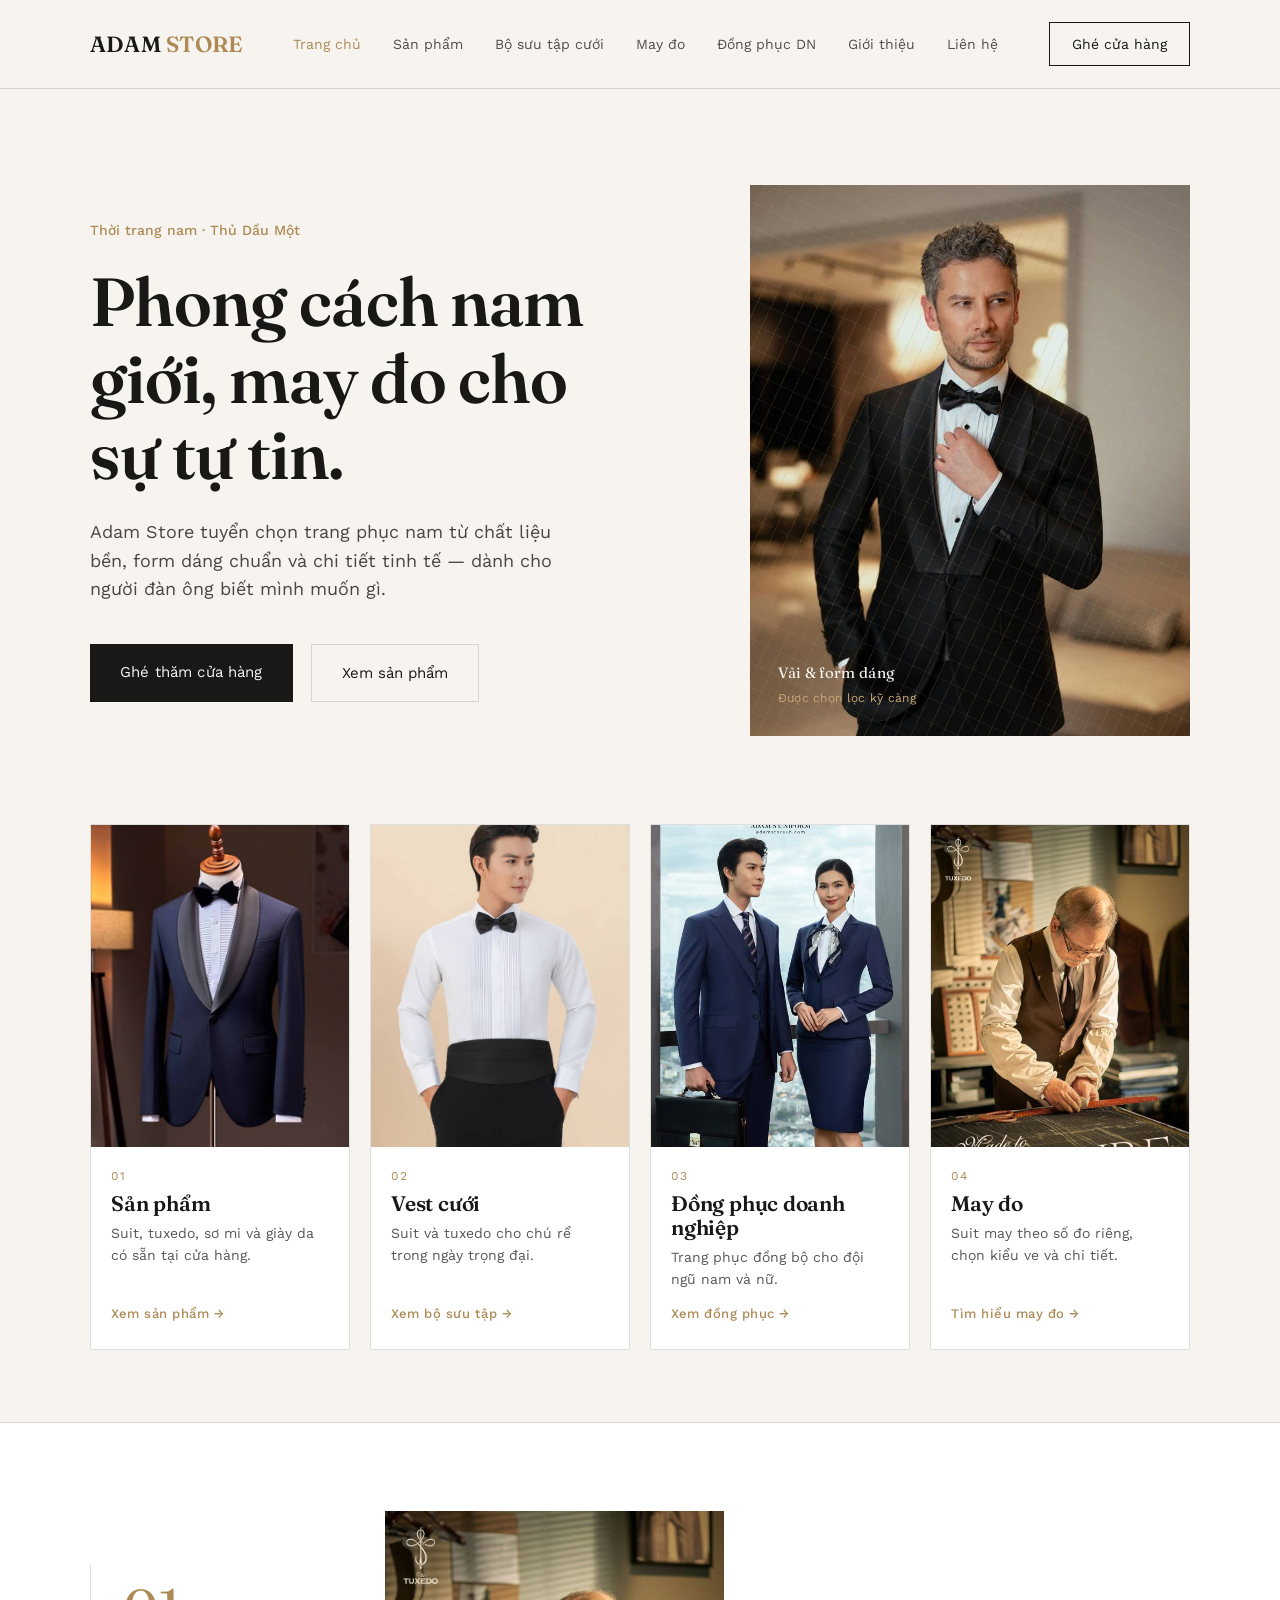
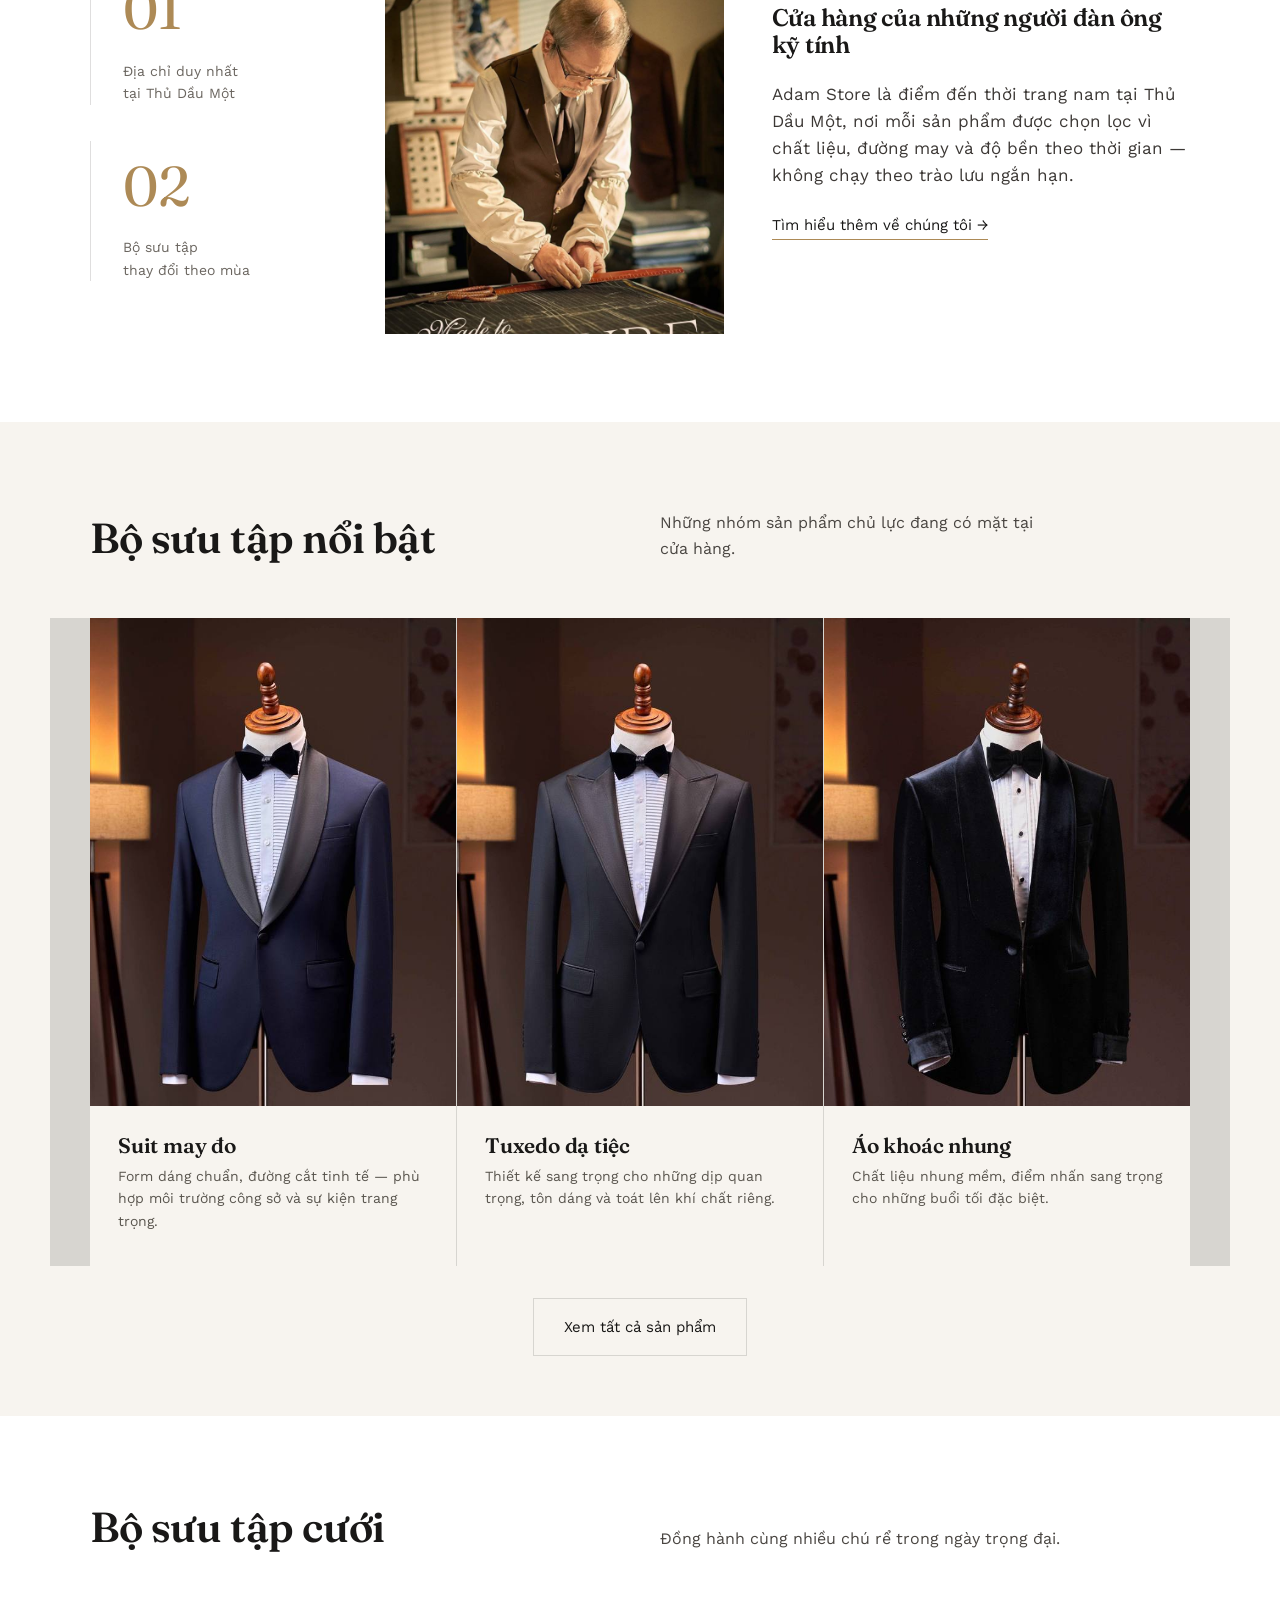
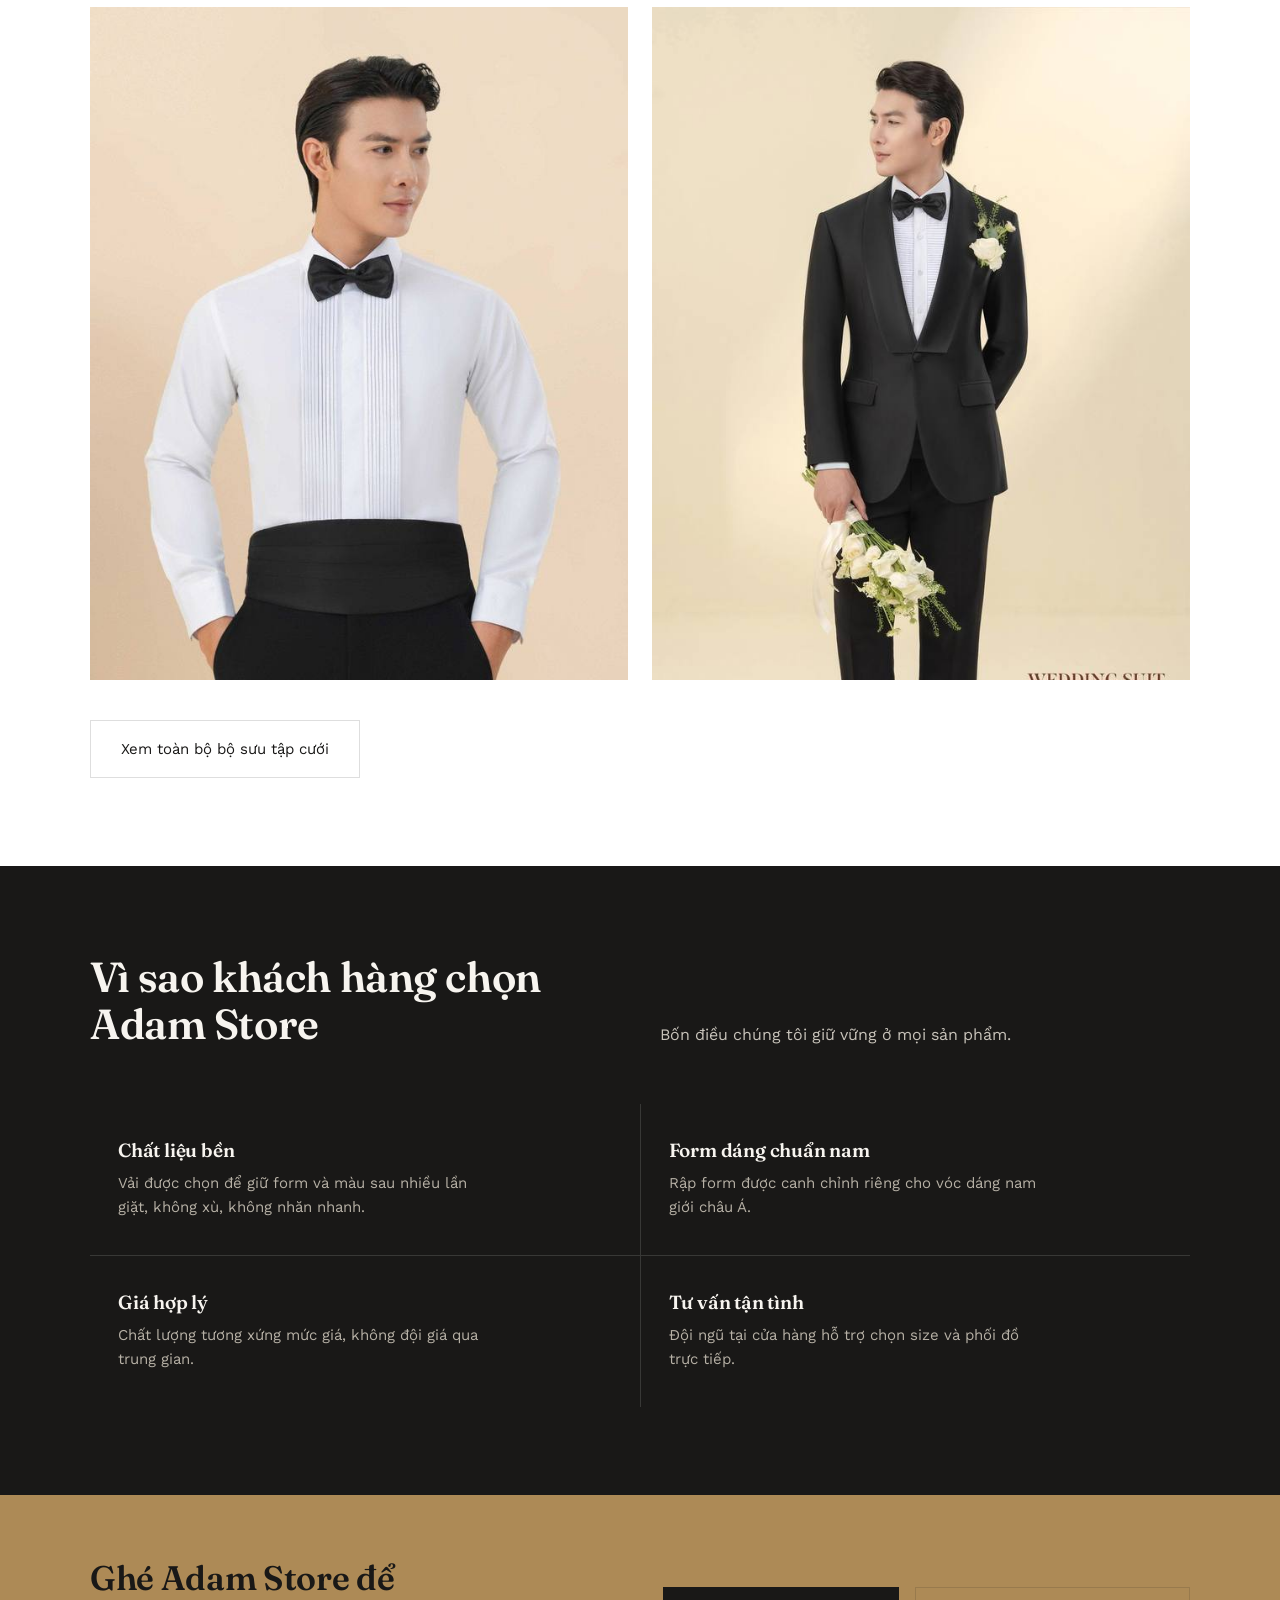
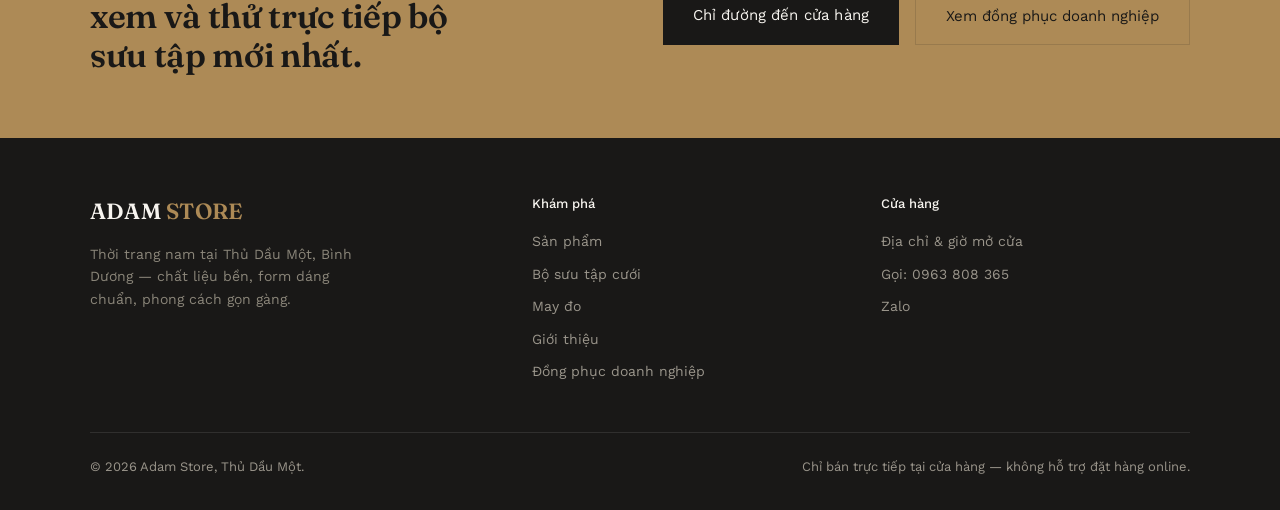
==== commit 24f02e3d: "Trang chủ: thêm 4 ô dịch vụ (Sản phẩm, Vest cưới, Đồng phục, May đo) và link May đo ở footer Co-Auth" ====
--- a/index.html
+++ b/index.html
@@ -60,6 +60,47 @@
       </div>
     </section>
 
+    <section class="services" aria-label="Dịch vụ của Adam Store">
+      <div class="wrap services-grid">
+        <a class="service-card" href="san-pham.html">
+          <img src="san-pham-suit.jpg" alt="Suit nam Adam Store" loading="lazy">
+          <div class="service-text">
+            <span class="service-num">01</span>
+            <h3>Sản phẩm</h3>
+            <p>Suit, tuxedo, sơ mi và giày da có sẵn tại cửa hàng.</p>
+            <span class="service-link">Xem sản phẩm →</span>
+          </div>
+        </a>
+        <a class="service-card" href="bo-suu-tap-cuoi.html">
+          <img src="cuoi-feat1.jpg" alt="Chú rể mặc tuxedo Adam Store" loading="lazy">
+          <div class="service-text">
+            <span class="service-num">02</span>
+            <h3>Vest cưới</h3>
+            <p>Suit và tuxedo cho chú rể trong ngày trọng đại.</p>
+            <span class="service-link">Xem bộ sưu tập →</span>
+          </div>
+        </a>
+        <a class="service-card" href="dong-phuc-doanh-nghiep.html">
+          <img src="uniform-xam.jpg" alt="Đồng phục doanh nghiệp nam nữ Adam Store" loading="lazy">
+          <div class="service-text">
+            <span class="service-num">03</span>
+            <h3>Đồng phục doanh nghiệp</h3>
+            <p>Trang phục đồng bộ cho đội ngũ nam và nữ.</p>
+            <span class="service-link">Xem đồng phục →</span>
+          </div>
+        </a>
+        <a class="service-card" href="may-do.html">
+          <img src="gioi-thieu-may-do.jpg" alt="Thợ may Adam Store đang dựng rập" loading="lazy" style="object-position:50% 0">
+          <div class="service-text">
+            <span class="service-num">04</span>
+            <h3>May đo</h3>
+            <p>Suit may theo số đo riêng, chọn kiểu ve và chi tiết.</p>
+            <span class="service-link">Tìm hiểu may đo →</span>
+          </div>
+        </a>
+      </div>
+    </section>
+
     <hr class="rule">
 
     <section class="about section" id="about">
@@ -197,6 +238,7 @@
           <h4>Khám phá</h4>
           <a href="san-pham.html">Sản phẩm</a>
           <a href="bo-suu-tap-cuoi.html">Bộ sưu tập cưới</a>
+          <a href="may-do.html">May đo</a>
           <a href="gioi-thieu.html">Giới thiệu</a>
           <a href="dong-phuc-doanh-nghiep.html">Đồng phục doanh nghiệp</a>
         </div>
--- a/style.css
+++ b/style.css
@@ -880,4 +880,70 @@
     grid-template-columns:1fr;
     gap:32px;
   }
-}+}
+/* ---------- 4 ô dịch vụ trang chủ ---------- */
+.services{
+  padding:8px 0 72px;
+}
+.services-grid{
+  display:grid;
+  grid-template-columns:repeat(4,1fr);
+  gap:20px;
+}
+.service-card{
+  display:flex;
+  flex-direction:column;
+  background:var(--white);
+  border:1px solid var(--stone-line);
+  overflow:hidden;
+  transition:border-color .25s ease, transform .25s ease;
+}
+.service-card img{
+  width:100%;
+  aspect-ratio:4/5;
+  object-fit:cover;
+  transition:transform .5s ease;
+}
+.service-card:hover{
+  border-color:var(--brass);
+  transform:translateY(-3px);
+}
+.service-card:hover img{
+  transform:scale(1.04);
+}
+.service-text{
+  padding:20px 20px 24px;
+  display:flex;
+  flex-direction:column;
+  gap:6px;
+  flex:1;
+}
+.service-num{
+  font-size:12px;
+  letter-spacing:.14em;
+  color:var(--brass);
+}
+.service-text h3{
+  font-size:21px;
+}
+.service-text p{
+  font-size:14px;
+  color:rgba(25,24,23,0.72);
+  flex:1;
+}
+.service-link{
+  margin-top:8px;
+  font-size:13px;
+  font-weight:500;
+  letter-spacing:.04em;
+  color:var(--brass);
+}
+@media (max-width:980px){
+  .services-grid{ grid-template-columns:repeat(2,1fr); }
+}
+@media (max-width:520px){
+  .services-grid{ grid-template-columns:1fr; gap:16px; }
+  .service-card{ flex-direction:row; }
+  .service-card img{ width:38%; aspect-ratio:auto; }
+  .service-text{ padding:16px; }
+}
